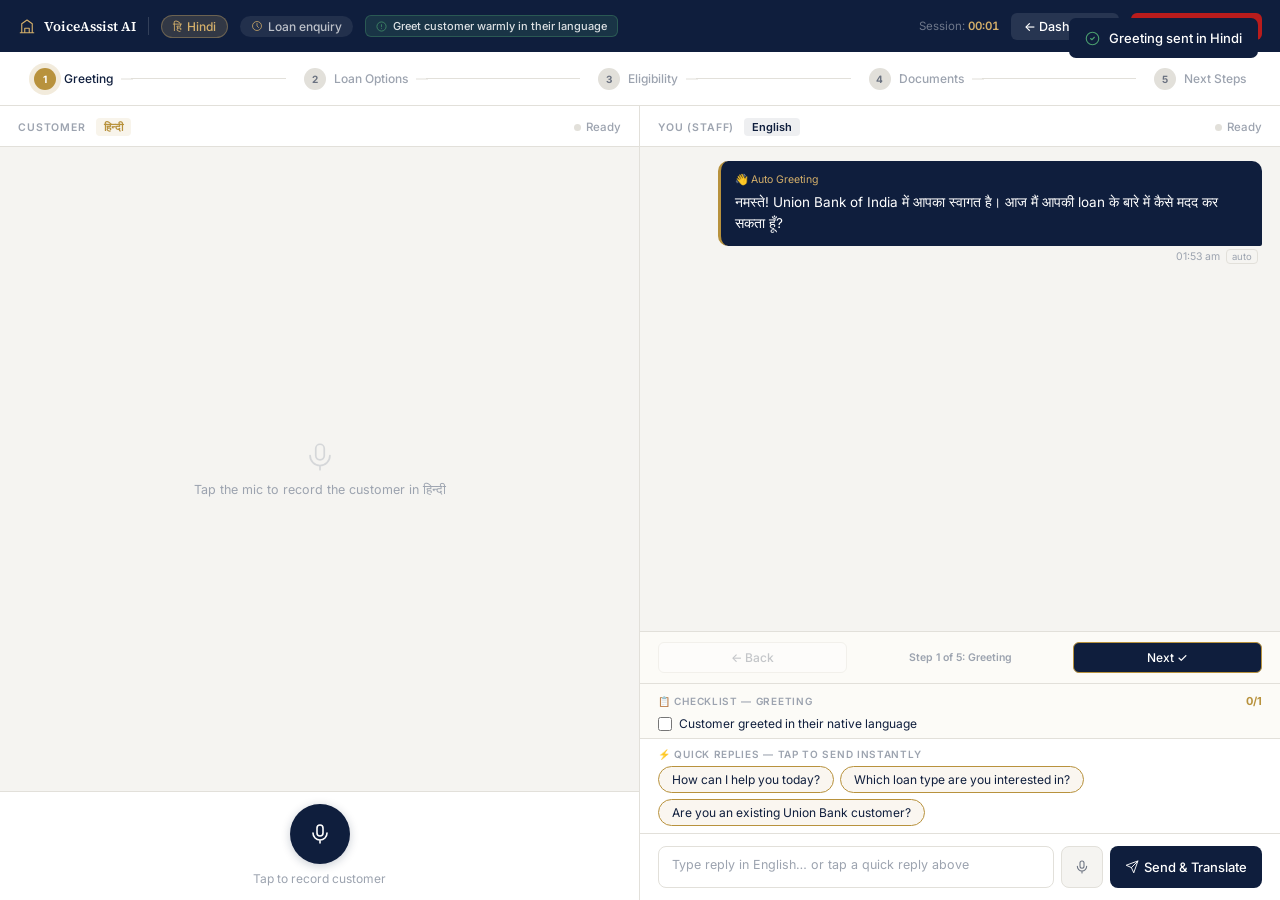
==== Frontend/pages/conversation-desk.html @ 12ec4834 "Fix raw JSON showing instead of translated text in conversation desk" ====
<!DOCTYPE html>
<html lang="en">
<head>
<meta charset="UTF-8"/>
<meta name="viewport" content="width=device-width, initial-scale=1.0"/>
<title>VoiceAssist AI — Live Desk</title>
<link rel="preconnect" href="https://fonts.googleapis.com">
<link href="https://fonts.googleapis.com/css2?family=Inter:wght@400;500;600&family=Source+Serif+4:wght@500;600&display=swap" rel="stylesheet">
<style>
:root {
  --navy:#0F1E3D;
  --navy-light:#1a2f5a;
  --gold:#B8923D;
  --gold-light:#D4AF6A;
  --gold-bg:rgba(184,146,61,0.08);
  --white:#ffffff;
  --bg:#F5F4F1;
  --border:#E2E0DA;
  --slate:#6B7280;
  --slate-light:#9CA3AF;
  --success:#16A34A;
  --error:#B91C1C;
  --step-done:#22C55E;
  --step-active:#B8923D;
}
*{box-sizing:border-box;margin:0;padding:0}
body{font-family:'Inter',sans-serif;background:var(--bg);height:100vh;overflow:hidden;display:flex;flex-direction:column}

/* TOPBAR */
.topbar{height:52px;background:var(--navy);display:flex;align-items:center;padding:0 18px;gap:12px;flex-shrink:0;z-index:100}
.brand{display:flex;align-items:center;gap:8px;color:var(--white);font-size:13.5px;font-weight:600;font-family:'Source Serif 4',serif;text-decoration:none}
.brand svg{width:18px;height:18px}
.divider-v{width:1px;height:18px;background:rgba(255,255,255,0.15)}
.chip{display:flex;align-items:center;gap:5px;border-radius:99px;padding:3px 11px;font-size:12px;font-weight:500;flex-shrink:0}
.chip-lang{background:rgba(212,175,106,0.18);border:1px solid rgba(212,175,106,0.35);color:var(--gold-light)}
.chip-intent{background:rgba(255,255,255,0.08);color:rgba(255,255,255,0.7)}
.chip-intent svg{width:12px;height:12px;color:var(--gold-light)}
.guide-hint{display:flex;align-items:center;gap:6px;background:rgba(74,157,110,0.18);border:1px solid rgba(74,157,110,0.35);border-radius:6px;padding:3px 10px;font-size:11px;font-weight:500;color:rgba(255,255,255,0.85);max-width:320px;overflow:hidden;text-overflow:ellipsis;white-space:nowrap}
.guide-hint svg{flex-shrink:0;width:11px;height:11px;color:#4A9D6E}
.timer-wrap{margin-left:auto;font-size:11.5px;color:rgba(255,255,255,0.4);flex-shrink:0;font-variant-numeric:tabular-nums}
.timer-wrap span{color:var(--gold-light);font-weight:600}
.topbar-btn{display:flex;align-items:center;gap:5px;padding:6px 13px;border-radius:6px;font-size:12.5px;font-weight:500;cursor:pointer;border:none;font-family:inherit;transition:all 150ms ease;flex-shrink:0}
.btn-back{background:rgba(255,255,255,0.1);color:var(--white)}
.btn-back:hover{background:rgba(255,255,255,0.18)}
.btn-end{background:var(--error);color:var(--white)}
.btn-end:hover{background:#991b1b}

/* PROGRESS STEPS */
.progress-bar{background:var(--white);border-bottom:1px solid var(--border);padding:0 20px;display:flex;align-items:center;gap:0;height:54px;flex-shrink:0;overflow:hidden}
.step-item{display:flex;align-items:center;gap:8px;padding:0 14px;font-size:12px;font-weight:500;color:var(--slate-light);white-space:nowrap;position:relative;transition:color 400ms ease}
.step-item:not(:last-child)::after{content:'';position:absolute;right:-6px;top:50%;transform:translateY(-50%);width:12px;height:1px;background:var(--border);z-index:1}
.step-dot{width:22px;height:22px;border-radius:50%;background:var(--border);color:var(--slate);font-size:10px;font-weight:700;display:flex;align-items:center;justify-content:center;flex-shrink:0;transition:all 400ms cubic-bezier(0.34,1.56,0.64,1);position:relative}
.step-item.active{color:var(--navy)}
.step-item.active .step-dot{background:var(--gold);color:var(--white);box-shadow:0 0 0 5px rgba(184,146,61,0.18);animation:pulseDot 2s ease-in-out infinite}
.step-item.done{color:var(--success)}
.step-item.done .step-dot{background:var(--step-done);color:var(--white);box-shadow:none}
.step-item.done .step-dot::after{content:'✓';position:absolute;font-size:11px;font-weight:700}
.step-item.done .step-num-txt{display:none}
@keyframes pulseDot{0%,100%{box-shadow:0 0 0 4px rgba(184,146,61,0.15)}50%{box-shadow:0 0 0 9px rgba(184,146,61,0.06)}}
.step-connector{flex:1;height:1px;background:var(--border);margin:0 4px;min-width:8px;transition:background 400ms ease}
.step-connector.done{background:var(--step-done)}

/* PANES */
.panes{display:grid;grid-template-columns:1fr 1fr;flex:1;min-height:0}
.pane{display:flex;flex-direction:column;min-height:0;border-right:1px solid var(--border)}
.pane:last-child{border-right:none}
.pane-header{padding:12px 18px 10px;border-bottom:1px solid var(--border);background:var(--white);display:flex;align-items:center;gap:10px;flex-shrink:0}
.pane-label{font-size:10.5px;text-transform:uppercase;letter-spacing:0.08em;font-weight:600;color:var(--slate-light)}
.pane-lang{font-size:11px;font-weight:600;background:rgba(184,146,61,0.1);color:var(--gold);padding:2px 8px;border-radius:4px}
.pane-status{margin-left:auto;font-size:11.5px;font-weight:500;color:var(--slate-light);display:flex;align-items:center;gap:5px}
.status-dot{width:7px;height:7px;border-radius:50%;background:var(--border);transition:background 200ms ease}
.status-dot.listening{background:var(--error);animation:blink 1s ease-in-out infinite}
.status-dot.processing{background:var(--gold);animation:blink 0.6s ease-in-out infinite}
.status-dot.done{background:var(--success)}
@keyframes blink{0%,100%{opacity:1}50%{opacity:0.25}}

/* TRANSCRIPT */
.transcript{flex:1;overflow-y:auto;padding:14px 18px;display:flex;flex-direction:column;gap:12px;scroll-behavior:smooth}
.empty-state{display:flex;flex-direction:column;align-items:center;justify-content:center;flex:1;color:var(--slate-light);gap:8px;text-align:center;padding:20px}
.empty-state svg{width:34px;height:34px;opacity:0.35}
.empty-state p{font-size:12.5px}

/* Bubbles */
.bubble-customer{animation:popIn 220ms cubic-bezier(0.34,1.56,0.64,1)}
.bubble-orig{background:var(--white);border:1px solid var(--border);border-radius:10px 10px 10px 2px;padding:11px 14px;font-size:13.5px;line-height:1.6;color:var(--navy)}
.bubble-trans{margin-top:4px;font-size:12px;color:var(--slate);line-height:1.5;padding:0 4px;font-style:italic}
.bubble-meta{font-size:10.5px;color:var(--slate-light);margin-top:3px;padding:0 4px;display:flex;align-items:center;gap:6px}
.eng-tag{background:var(--bg);border:1px solid var(--border);border-radius:4px;padding:1px 5px;font-size:9.5px;color:var(--slate-light)}
.staff-wrap{align-self:flex-end;max-width:90%;animation:popIn 220ms cubic-bezier(0.34,1.56,0.64,1)}
.bubble-staff{background:var(--navy);border-radius:10px 10px 2px 10px;padding:11px 14px;font-size:13.5px;line-height:1.6;color:var(--white)}
.bubble-staff.greeting{border-left:3px solid var(--gold)}
.bubble-staff-label{font-size:10.5px;color:var(--gold-light);display:block;margin-bottom:3px}
.bubble-staff-trans{margin-top:4px;font-size:12px;color:var(--gold-light);padding:0 4px;opacity:0.85}
.bubble-staff-meta{font-size:10.5px;color:var(--slate-light);margin-top:3px;padding:0 4px;text-align:right;display:flex;align-items:center;justify-content:flex-end;gap:6px}
@keyframes popIn{from{opacity:0;transform:scale(0.94) translateY(6px)}to{opacity:1;transform:scale(1) translateY(0)}}

/* Waveform */
.waveform{display:none;align-items:center;gap:3px;padding:8px 12px;background:var(--white);border:1px solid var(--border);border-radius:10px;width:fit-content}
.waveform.show{display:flex}
.waveform span{width:3px;border-radius:99px;background:var(--gold);animation:wave 1.2s ease-in-out infinite}
.waveform span:nth-child(1){height:8px;animation-delay:0s}
.waveform span:nth-child(2){height:14px;animation-delay:.1s}
.waveform span:nth-child(3){height:20px;animation-delay:.2s}
.waveform span:nth-child(4){height:14px;animation-delay:.15s}
.waveform span:nth-child(5){height:8px;animation-delay:.25s}
@keyframes wave{0%,100%{transform:scaleY(0.4);opacity:0.5}50%{transform:scaleY(1);opacity:1}}

/* CONTROLS ZONE */
.pane-controls{border-top:1px solid var(--border);background:var(--white);flex-shrink:0}
.mic-zone{text-align:center;padding:12px 18px 14px}
.customer-mic{width:60px;height:60px;border-radius:50%;background:var(--navy);border:none;color:var(--white);cursor:pointer;display:flex;align-items:center;justify-content:center;margin:0 auto 7px;transition:transform 150ms ease,background 150ms ease,box-shadow 200ms ease;box-shadow:0 2px 10px rgba(15,30,61,0.22)}
.customer-mic:hover{transform:scale(1.05)}
.customer-mic.recording{background:var(--error);box-shadow:0 0 0 8px rgba(185,28,28,0.15);animation:micPulse 1.2s ease-in-out infinite}
@keyframes micPulse{0%,100%{box-shadow:0 0 0 6px rgba(185,28,28,0.14)}50%{box-shadow:0 0 0 14px rgba(185,28,28,0.05)}}
.customer-mic svg{width:24px;height:24px}
.mic-hint{font-size:12px;color:var(--slate-light)}
.mic-hint.recording{color:var(--error);font-weight:500}
.processing-bar{display:none;align-items:center;gap:8px;padding:7px 18px;background:rgba(184,146,61,0.07);border-bottom:1px solid rgba(184,146,61,0.15);font-size:12px;color:var(--gold);font-weight:500}
.processing-bar.show{display:flex}
.proc-dot{width:6px;height:6px;border-radius:50%;background:var(--gold);animation:blink 0.6s ease-in-out infinite}

/* Checklist */
.checklist-bar{padding:10px 18px 6px;background:rgba(184,146,61,0.04);border-bottom:1px solid var(--border)}
.checklist-header{display:flex;align-items:center;justify-content:space-between;margin-bottom:7px}
.checklist-title{font-size:10px;text-transform:uppercase;letter-spacing:0.07em;color:var(--slate-light);font-weight:600}
.checklist-prog{font-size:11px;font-weight:700;color:var(--gold)}
.checklist-items{display:flex;flex-direction:column;gap:5px}
.checklist-item{display:flex;align-items:flex-start;gap:7px;cursor:pointer;font-size:12px;color:var(--navy);line-height:1.45;user-select:none}
.checklist-item input[type=checkbox]{margin-top:2px;width:14px;height:14px;accent-color:var(--gold);cursor:pointer;flex-shrink:0}
.checklist-item.checked{color:var(--slate-light);text-decoration:line-through}

/* Step controls */
.step-controls{display:flex;gap:8px;padding:10px 18px;border-bottom:1px solid var(--border);align-items:center;background:rgba(184,146,61,0.04)}
.step-back{flex:0.8;padding:7px 10px;border:1px solid var(--border);border-radius:6px;background:var(--white);color:var(--slate);font-size:12px;font-weight:500;cursor:pointer;font-family:inherit;transition:all 150ms ease}
.step-back:hover:not(:disabled){background:var(--bg)}
.step-back:disabled{opacity:0.38;cursor:not-allowed}
.step-indicator{font-size:10.5px;color:var(--slate-light);font-weight:600;text-align:center;flex:1}
.step-next{flex:0.8;padding:7px 10px;border:1px solid var(--gold);border-radius:6px;background:var(--navy);color:var(--white);font-size:12px;font-weight:500;cursor:pointer;font-family:inherit;transition:all 150ms ease}
.step-next:hover:not(:disabled){background:var(--navy-light)}
.step-next:disabled{opacity:0.45;cursor:not-allowed}

/* Quick replies */
.qr-bar{padding:9px 18px 7px;background:var(--white);border-bottom:1px solid var(--border)}
.qr-label{font-size:10px;text-transform:uppercase;letter-spacing:0.07em;color:var(--slate-light);font-weight:600;margin-bottom:6px}
.qr-pills{display:flex;gap:6px;flex-wrap:wrap;max-height:130px;overflow-y:auto}
.qr-pill{padding:5px 13px;border-radius:99px;border:1px solid var(--gold);background:var(--gold-bg);color:var(--navy);font-size:12px;cursor:pointer;font-family:inherit;transition:all 150ms ease;white-space:nowrap}
.qr-pill:hover{background:rgba(184,146,61,0.2);transform:scale(1.02)}

/* Staff input */
.staff-input-row{display:flex;gap:7px;align-items:flex-end;padding:12px 18px}
.staff-textarea{flex:1;border:1px solid var(--border);border-radius:8px;padding:9px 13px;font-size:13.5px;font-family:inherit;color:var(--navy);resize:none;outline:none;line-height:1.5;min-height:42px;max-height:110px;transition:border-color 150ms ease}
.staff-textarea:focus{border-color:var(--gold)}
.staff-textarea::placeholder{color:var(--slate-light);font-size:12.5px}
.staff-mic-btn{width:42px;height:42px;border-radius:8px;border:1px solid var(--border);background:var(--bg);cursor:pointer;display:flex;align-items:center;justify-content:center;color:var(--slate);transition:all 150ms ease;flex-shrink:0}
.staff-mic-btn:hover{border-color:var(--navy);color:var(--navy)}
.staff-mic-btn.recording{background:var(--error);border-color:var(--error);color:var(--white)}
.staff-mic-btn svg{width:16px;height:16px}
.staff-send{height:42px;padding:0 15px;background:var(--navy);color:var(--white);border:none;border-radius:8px;font-size:13px;font-weight:500;cursor:pointer;font-family:inherit;display:flex;align-items:center;gap:6px;transition:background 150ms ease,opacity 150ms ease;white-space:nowrap;flex-shrink:0}
.staff-send:hover{background:var(--navy-light)}
.staff-send:disabled{opacity:0.5;cursor:not-allowed}
.staff-send svg{width:14px;height:14px}
.send-spin{width:13px;height:13px;border:1.5px solid rgba(255,255,255,0.3);border-top-color:white;border-radius:50%;animation:spin 600ms linear infinite;display:none}
.staff-send.loading .send-txt{display:none}
.staff-send.loading .send-spin{display:block}
@keyframes spin{to{transform:rotate(360deg)}}

/* TOAST */
.toast{position:fixed;top:18px;right:22px;display:flex;align-items:center;gap:9px;background:var(--navy);color:var(--white);padding:12px 16px;border-radius:7px;font-size:13px;font-weight:500;transform:translateX(440px);transition:transform 300ms cubic-bezier(0.22,1,0.36,1);z-index:999}
.toast.show{transform:translateX(0)}
.toast svg{width:15px;height:15px;color:#4A9D6E;flex-shrink:0}
.toast.err svg{color:rgba(255,255,255,0.7)}
.toast.err{background:var(--error)}

/* SUMMARY MODAL */
.modal-overlay{position:fixed;inset:0;background:rgba(15,30,61,0.55);z-index:200;display:flex;align-items:center;justify-content:center;padding:20px;opacity:0;pointer-events:none;transition:opacity 300ms ease}
.modal-overlay.show{opacity:1;pointer-events:all}
.modal{background:var(--white);border-radius:12px;width:100%;max-width:800px;max-height:88vh;overflow-y:auto;padding:26px;transform:translateY(18px);transition:transform 300ms ease}
.modal-overlay.show .modal{transform:translateY(0)}
.modal-title{font-size:17px;font-weight:600;color:var(--navy);margin-bottom:3px}
.modal-sub{font-size:12.5px;color:var(--slate);margin-bottom:20px}
.modal-grid{display:grid;grid-template-columns:1fr 1fr;gap:18px;margin-bottom:20px}
.sum-card{background:var(--bg);border:1px solid var(--border);border-radius:8px;padding:16px}
.sum-label{font-size:10.5px;text-transform:uppercase;letter-spacing:0.07em;color:var(--slate-light);font-weight:600;margin-bottom:8px}
.sum-text{font-size:13px;line-height:1.75;color:var(--slate);white-space:pre-wrap}
.modal-actions{display:flex;gap:9px}
.modal-primary{flex:1;height:42px;background:var(--success);color:var(--white);border:none;border-radius:7px;font-size:13.5px;font-weight:500;cursor:pointer;font-family:inherit;transition:background 150ms ease}
.modal-primary:hover{background:#15803d}
.modal-ghost{height:42px;padding:0 18px;background:transparent;color:var(--slate);border:1px solid var(--border);border-radius:7px;font-size:13.5px;font-weight:500;cursor:pointer;font-family:inherit;transition:background 150ms ease}
.modal-ghost:hover{background:var(--bg)}

/* Save success state */
.save-success-banner{display:none;align-items:center;gap:10px;padding:12px 18px;background:rgba(22,163,74,0.1);border:1px solid rgba(22,163,74,0.3);border-radius:8px;margin-bottom:16px;font-size:13px;color:#166534;font-weight:500}
.save-success-banner.show{display:flex}
.save-success-banner svg{width:18px;height:18px;flex-shrink:0;color:#16a34a}

audio{display:none}
</style>
</head>
<body>

<!-- TOPBAR -->
<div class="topbar">
  <a class="brand" href="dashboard.html">
    <svg viewBox="0 0 24 24" fill="none" stroke="#D4AF6A" stroke-width="1.5">
      <path d="M3 21h18M5 21V9l7-5 7 5v12M9 21v-6h6v6" stroke-linecap="round" stroke-linejoin="round"/>
    </svg>
    VoiceAssist AI
  </a>
  <div class="divider-v"></div>
  <div class="chip chip-lang">
    <span id="langFlag">हि</span>
    <span id="langName">Hindi</span>
  </div>
  <div class="chip chip-intent">
    <svg viewBox="0 0 24 24" fill="none" stroke="currentColor" stroke-width="1.5"><circle cx="12" cy="12" r="9"/><path d="M12 7v5l3 3" stroke-linecap="round"/></svg>
    <span id="intentText">Loan enquiry</span>
  </div>
  <div class="guide-hint" id="guideHint">
    <svg viewBox="0 0 24 24" fill="none" stroke="currentColor" stroke-width="1.5"><circle cx="12" cy="12" r="10"/><path d="M12 8v4M12 16h.01" stroke-linecap="round"/></svg>
    <span id="guideText">Session starting…</span>
  </div>
  <div class="timer-wrap">Session: <span id="timerDisplay">00:00</span></div>
  <button class="topbar-btn btn-back" onclick="window.location.href='dashboard.html'">← Dashboard</button>
  <button class="topbar-btn btn-end" id="endBtn">End &amp; Summarise</button>
</div>

<!-- PROGRESS STEPS -->
<div class="progress-bar" id="progressBar"></div>

<!-- PANES -->
<div class="panes">
  <!-- LEFT: CUSTOMER -->
  <div class="pane">
    <div class="pane-header">
      <div class="pane-label">Customer</div>
      <div class="pane-lang" id="custLangTag">हिन्दी</div>
      <div class="pane-status">
        <div class="status-dot" id="custDot"></div>
        <span id="custStatusTxt">Ready</span>
      </div>
    </div>
    <div class="transcript" id="custTranscript">
      <div class="empty-state" id="custEmpty">
        <svg viewBox="0 0 24 24" fill="none" stroke="currentColor" stroke-width="1.2"><rect x="9" y="3" width="6" height="11" rx="3"/><path d="M5 11a7 7 0 0014 0M12 18v3" stroke-linecap="round"/></svg>
        <p id="custEmptyTxt">Tap the mic to record the customer</p>
      </div>
    </div>
    <div class="pane-controls">
      <div class="processing-bar" id="custProcessing">
        <div class="proc-dot"></div>
        Processing speech…
      </div>
      <div class="mic-zone">
        <button class="customer-mic" id="custMic" aria-label="Record customer">
          <svg viewBox="0 0 24 24" fill="none" stroke="currentColor" stroke-width="1.6"><rect x="9" y="3" width="6" height="11" rx="3"/><path d="M5 11a7 7 0 0014 0M12 18v3" stroke-linecap="round"/></svg>
        </button>
        <div class="mic-hint" id="custMicHint">Tap to record customer</div>
      </div>
    </div>
  </div>

  <!-- RIGHT: STAFF -->
  <div class="pane">
    <div class="pane-header">
      <div class="pane-label">You (Staff)</div>
      <div class="pane-lang" style="background:rgba(15,30,61,0.07);color:var(--navy)">English</div>
      <div class="pane-status">
        <div class="status-dot" id="staffDot"></div>
        <span id="staffStatusTxt">Ready</span>
      </div>
    </div>
    <div class="transcript" id="staffTranscript">
      <div class="empty-state" id="staffEmpty">
        <svg viewBox="0 0 24 24" fill="none" stroke="currentColor" stroke-width="1.2"><path d="M9 17H5a2 2 0 01-2-2V5a2 2 0 012-2h14a2 2 0 012 2v10a2 2 0 01-2 2h-4l-4 4-4-4z" stroke-linecap="round" stroke-linejoin="round"/></svg>
        <p>Waiting for conversation to begin…</p>
      </div>
    </div>
    <div class="pane-controls" id="staffControls">
      <div class="step-controls">
        <button class="step-back" id="backBtn">← Back</button>
        <div class="step-indicator" id="stepIndicator">Step 1 of 5</div>
        <button class="step-next" id="nextBtn">Next ✓</button>
      </div>
      <div class="processing-bar" id="staffProcessing">
        <div class="proc-dot"></div>
        Translating &amp; generating audio…
      </div>
      <div class="staff-input-row">
        <textarea class="staff-textarea" id="staffInput" placeholder="Type reply in English… or tap a quick reply above" rows="1"></textarea>
        <button class="staff-mic-btn" id="staffMic" aria-label="Record staff speech">
          <svg viewBox="0 0 24 24" fill="none" stroke="currentColor" stroke-width="1.6"><rect x="9" y="3" width="6" height="11" rx="3"/><path d="M5 11a7 7 0 0014 0M12 18v3" stroke-linecap="round"/></svg>
        </button>
        <button class="staff-send" id="staffSend">
          <span class="send-txt" style="display:flex;align-items:center;gap:5px">
            <svg viewBox="0 0 24 24" fill="none" stroke="currentColor" stroke-width="1.6"><path d="M22 2L11 13M22 2L15 22l-4-9-9-4 19-7z" stroke-linecap="round" stroke-linejoin="round"/></svg>
            Send &amp; Translate
          </span>
          <div class="send-spin"></div>
        </button>
      </div>
    </div>
  </div>
</div>

<audio id="audioPlayer"></audio>

<!-- TOAST -->
<div class="toast" id="toast">
  <svg viewBox="0 0 24 24" fill="none" stroke="currentColor" stroke-width="1.8"><circle cx="12" cy="12" r="10"/><path d="M9 12l2 2 4-4" stroke-linecap="round" stroke-linejoin="round"/></svg>
  <span id="toastTxt">Done</span>
</div>

<!-- SUMMARY MODAL -->
<div class="modal-overlay" id="summaryModal">
  <div class="modal">
    <div class="modal-title">Session Summary</div>
    <div class="modal-sub" id="summaryMeta">Loading…</div>

    <!-- Save success banner (shown after saving) -->
    <div class="save-success-banner" id="saveBanner">
      <svg viewBox="0 0 24 24" fill="none" stroke="currentColor" stroke-width="2"><path d="M9 12l2 2 4-4m6 2a9 9 0 11-18 0 9 9 0 0118 0z" stroke-linecap="round"/></svg>
      Session saved to records! Redirecting to dashboard…
    </div>

    <div class="modal-grid">
      <div class="sum-card">
        <div class="sum-label">English Summary</div>
        <div class="sum-text" id="engSum">Generating…</div>
      </div>
      <div class="sum-card">
        <div class="sum-label" id="regLabel">Regional Summary</div>
        <div class="sum-text" id="regSum">Translating…</div>
      </div>
    </div>
    <div class="modal-actions">
      <button class="modal-primary" id="saveRecordBtn" onclick="saveRecords()">
        💾 Save to Records
      </button>
      <button class="modal-ghost" onclick="closeSummary()">Close</button>
      <button class="modal-ghost" onclick="newSession()">New Session</button>
    </div>
  </div>
</div>

<script>
// ═══════════════════════════════════════════════════════════
// CONFIG
// ═══════════════════════════════════════════════════════════
const API = "https://rohan667-voiceassist-ai-backend-kj.hf.space/api/conversation";
const params = new URLSearchParams(location.search);
const LANG    = (params.get("lang")    || sessionStorage.getItem("va_lang")    || "Hindi").trim();
const PROCESS = (params.get("process") || sessionStorage.getItem("va_process") || "Loan enquiry").trim();

const LANG_META = {
  Hindi:   { flag:"हि", tag:"हिन्दी" },
  Marathi: { flag:"मा", tag:"मराठी" },
  Tamil:   { flag:"த",  tag:"தமிழ்" },
  Telugu:  { flag:"తె", tag:"తెలుగు" },
  English: { flag:"EN", tag:"English" },
};

const STEPS = {
  "Loan enquiry":      ["Greeting","Loan Options","Eligibility","Documents","Next Steps"],
  "Account opening":   ["Greeting","Account Type","KYC Details","Documents","Activate"],
  "Balance enquiry":   ["Greeting","Verify Identity","Show Balance","Done"],
  "Credit card apply": ["Greeting","Eligibility","Card Selection","Documents","Apply"],
  "General enquiry":   ["Greeting","Understand","Answer","Resolved"],
};

const GREETINGS = {
  "Loan enquiry": {
    Hindi:"नमस्ते! Union Bank of India में आपका स्वागत है। आज मैं आपकी loan के बारे में कैसे मदद कर सकता हूँ?",
    Marathi:"नमस्कार! Union Bank of India मध्ये आपले स्वागत आहे. आज कोणत्या loan बद्दल माहिती हवी आहे?",
    Tamil:"வணக்கம்! Union Bank of India-வில் உங்களை வரவேற்கிறோம். இன்று கடன் பற்றி உதவலாம்?",
    Telugu:"నమస్కారం! Union Bank of India కి స్వాగతం. ఈ రోజు రుణం గురించి ఎలా సహాయపడగలను?",
    English:"Welcome to Union Bank of India! How can I assist you with your loan enquiry today?",
  },
  "Account opening": {
    Hindi:"नमस्ते! Union Bank of India में आपका स्वागत है। नया खाता खोलने के लिए आप सही जगह पर आए हैं!",
    Marathi:"नमस्कार! Union Bank of India मध्ये आपले स्वागत आहे. नवीन खाते उघडण्यासाठी आपण योग्य ठिकाणी आलात!",
    Tamil:"வணக்கம்! புதிய கணக்கு திறக்க சரியான இடத்திற்கு வந்துள்ளீர்கள்!",
    Telugu:"నమస్కారం! కొత్త ఖాతా తెరవడానికి Union Bank of India లో స్వాగతం!",
    English:"Welcome to Union Bank of India! You're in the right place to open a new bank account today.",
  },
  "Balance enquiry": {
    Hindi:"नमस्ते! Union Bank of India में आपका स्वागत है। मैं आपका account balance जाँचने में मदद करूँगा।",
    Marathi:"नमस्कार! मी तुमचे account balance तपासण्यास मदत करतो.",
    Tamil:"வணக்கம்! உங்கள் கணக்கு இருப்பை சரிபார்க்க உதவுகிறேன்.",
    Telugu:"నమస్కారం! మీ ఖాతా బ్యాలెన్స్ తనిఖీ చేయడంలో సహాయపడతాను.",
    English:"Welcome to Union Bank of India! I'll help you check your account balance today.",
  },
  "Credit card apply": {
    Hindi:"नमस्ते! Credit card apply करने में मैं आपकी मदद करूँगा।",
    Marathi:"नमस्कार! Credit card साठी apply करण्यास मी मदत करतो.",
    Tamil:"வணக்கம்! கிரெடிட் கார்டு விண்ணப்பிக்க உதவுகிறேன்.",
    Telugu:"నమస్కారం! క్రెడిట్ కార్డు దరఖాస్తుకు సహాయపడతాను.",
    English:"Welcome to Union Bank of India! I'll help you apply for a credit card today.",
  },
  "General enquiry": {
    Hindi:"नमस्ते! Union Bank of India में आपका स्वागत है। आज मैं आपकी कैसे मदद कर सकता हूँ?",
    Marathi:"नमस्कार! मी तुम्हाला कशी मदत करू?",
    Tamil:"வணக்கம்! இன்று உங்களுக்கு எவ்வாறு உதவலாம்?",
    Telugu:"నమస్కారం! ఈ రోజు మీకు ఎలా సహాయపడగలను?",
    English:"Welcome to Union Bank of India! How can I help you today?",
  },
};

const CHECKLISTS = {
  "Loan enquiry": [
    ["Customer greeted in their native language"],
    ["Loan type confirmed (Home/Personal/Car/Education)","Interest rate and EMI explained","Tenure preference confirmed","Loan amount noted"],
    ["Monthly income confirmed","Salaried or self-employed noted","ITR/salary slips checked","Bank statement reviewed","CIBIL score checked (min 700)","Existing EMIs noted"],
    ["Aadhaar Card collected","PAN Card collected","Salary slips collected","Bank statement collected","Form 16/ITR collected","Property documents collected (home loan)"],
    ["Processing fee explained (0.5%)","Application submitted to portal","Disbursement timeline explained (7–10 days)","Contact number verified"],
  ],
  "Account opening": [
    ["Customer greeted in their native language"],
    ["Account type confirmed (Savings/Current/PMJDY/FD)","Minimum balance and interest explained"],
    ["Full name as per Aadhaar confirmed","Date of birth confirmed","Address confirmed","Mobile number confirmed","Nominee details confirmed"],
    ["Aadhaar Card collected","PAN Card collected","2 passport photos collected","Address proof collected (< 3 months)"],
    ["Initial deposit ₹1000 received","Account number sent via SMS","Passbook and debit card issued","Net banking/UPI set up"],
  ],
  "Balance enquiry": [
    ["Customer greeted in their native language"],
    ["Account number last 4 digits confirmed","OTP verified on registered mobile"],
    ["Current balance shown","Last 5 transactions shown (if requested)"],
    ["Passbook update offered","Net banking/UPI enrollment offered"],
  ],
  "Credit card apply": [
    ["Customer greeted in their native language"],
    ["Annual income confirmed (min ₹2.5L)","CIBIL score checked (min 700)","Existing cards noted","Employment type noted"],
    ["Card type recommended","Customer selected card type"],
    ["Aadhaar + PAN collected","Salary slips collected","ITR collected (if self-employed)","Photograph collected"],
    ["Application submitted","Credit limit SMS timeline explained (7 days)","Card delivery timeline explained (15 working days)"],
  ],
  "General enquiry": [
    ["Customer greeted in their native language"],
    ["Query understood — clarifying questions asked if needed"],
    ["Accurate answer provided from Union Bank knowledge base"],
    ["Customer confirmed query resolved"],
  ],
};

const QUICK_REPLIES = {
  "Loan enquiry": [
    ["How can I help you today?","Which loan type are you interested in?","Are you an existing Union Bank customer?"],
    ["🏠 Home Loan — 8.35% p.a., up to 30 years","💳 Personal Loan — 11.40% p.a., up to ₹15 lakh","🚗 Car Loan — 8.70% p.a., up to 90% on-road","🎓 Education Loan — 9.90% p.a., up to ₹20 lakh","Preferred tenure: 5 / 10 / 15 / 20 / 30 years?","What loan amount are you looking for?"],
    ["What is your monthly income?","Are you salaried or self-employed?","Any existing loan EMIs?","Approximate CIBIL score?","Minimum CIBIL required is 700","EMI should not exceed 50% of monthly income"],
    ["Please bring Aadhaar Card (original + photocopy)","PAN Card original + photocopy needed","Last 3 months salary slips required","Last 6 months bank statement required","Form 16 / ITR needed","Property sale agreement required (home loan)"],
    ["Processing fee: 0.5% of loan amount — one-time","Approval: 7–10 working days after documents","You will get an SMS once approved","Is there anything else I can help you with?"],
  ],
  "Account opening": [
    ["What brings you to the branch today?","Are you looking to open a new account?"],
    ["💰 Savings — ₹1000 min balance, 2.75% p.a.","🏢 Current — ₹5000 min, unlimited transactions","🆓 PMJDY Zero-Balance + RuPay card","📈 Fixed Deposit — up to 7.00%, 7 days–10 yrs","Which account type would you prefer?"],
    ["Please fill KYC form","Full name as per Aadhaar?","Date of birth?","Current address?","Nominee name and relation?","Aadhaar linked to mobile for OTP?"],
    ["Aadhaar Card original + photocopy","PAN Card original + photocopy","2 passport size photographs","Address proof < 3 months old"],
    ["Initial deposit ₹1000 — activates in 30 minutes","Passbook and debit card issued today","Net banking and UPI set up now","Account number sent via SMS"],
  ],
  "Balance enquiry": [
    ["Welcome! How can I help you today?","Would you like to check your account balance?"],
    ["Please share account number last 4 digits","OTP sent to your registered mobile","Please confirm your registered mobile number"],
    ["Your balance is being fetched…","Would you like last 5 transactions too?","Would you like a mini-statement printed?"],
    ["Would you like a passbook update today?","SMS BAL to 09223008586 anytime","Download Union Bank app for 24x7 access","Is there anything else I can help you with?"],
  ],
  "Credit card apply": [
    ["What kind of credit card are you looking for?","Do you already hold a Union Bank account?"],
    ["Annual income?","Existing credit cards?","Approximate CIBIL score?","Min annual income: ₹2.5 lakh","Min CIBIL score: 700"],
    ["Union Classic — Free, 1% cashback","Union Platinum — ₹499/yr, 2X rewards, lounge access","Union Signature — ₹2999/yr, 3X rewards, unlimited lounge","Which card would you like to apply for?"],
    ["Aadhaar Card + PAN Card required","Last 3 months salary slips","ITR for 2 years (if self-employed)","1 passport size photograph"],
    ["Application submitted ✓","Credit limit SMS in 7 days","Card delivery in 15 working days","Is there anything else I can help you with?"],
  ],
  "General enquiry": [
    ["How can I help you today?","Which banking service do you need?"],
    ["Could you give more details?","Let me check that — one moment","Is this for an existing account or new service?"],
    ["Here is the information you requested","Would you like more detail?","Let me connect you to the right department"],
    ["Is there anything else I can help you with?","Your query has been resolved","Thank you for visiting Union Bank of India"],
  ],
};

const GUIDE_HINTS = {
  "Loan enquiry": [
    "Greet customer warmly in their language","Explain loan types, interest rates, and tenure options",
    "Verify income, employment, EMIs, and CIBIL score (min 700)","Collect all required documents based on loan type",
    "Submit application — explain processing fee and disbursement timeline",
  ],
  "Account opening": [
    "Greet customer — ask what brings them to the branch","Explain account types and FD tenure options",
    "Fill KYC form — name, DOB, address, mobile, nominee details","Collect Aadhaar, PAN, 2 photos, address proof",
    "Collect initial deposit, activate account, issue passbook and card",
  ],
  "Balance enquiry": [
    "Greet customer warmly","Verify identity — account last 4 digits + OTP",
    "Share balance and last 5 transactions","Offer passbook update or net banking enrollment",
  ],
  "Credit card apply": [
    "Greet customer — ask what kind of card they need","Check eligibility — annual income min ₹2.5L, CIBIL min 700",
    "Recommend card based on spending lifestyle","Collect Aadhaar, PAN, salary slips, passport photo",
    "Submit application — explain delivery timeline (15 days)",
  ],
  "General enquiry": [
    "Greet customer warmly","Understand their query — ask clarifying questions if needed",
    "Provide accurate information from Union Bank knowledge base","Confirm query resolved — offer further help",
  ],
};

// ═══════════════════════════════════════════════════════════
// STATE
// ═══════════════════════════════════════════════════════════
let log = [], sessionStart = Date.now(), timerID = null;
let stepIdx = 0;
let isRecording = false, mediaRecorder = null, audioChunks = [];
let staffRecording = false, staffRecorder = null, staffChunks = [];
let checkState = {};
let savedSummaryData = null; // stores summary once generated

// ═══════════════════════════════════════════════════════════
// INIT
// ═══════════════════════════════════════════════════════════
document.addEventListener("DOMContentLoaded", () => {
  initUI();
  startTimer();
  bindEvents();
  setTimeout(autoGreet, 400);
});

/* ──────────────────────────────────────────────────────────────────────────
   PATCH: cleanModelText()
   The backend LLM call sometimes returns a raw JSON blob instead of a plain
   translated string, wrapped in markdown fences and/or a "Here is the
   response:" / "Here's the response:" preamble, e.g.:
     Here's the response: ```{ "english_translation": "...", "intent": "...",
     "confidence": 0.8, "key_details": {} }```
   This strips that wrapper and pulls the actual text out so the UI never
   shows raw JSON to staff. Falls back to the original string untouched if
   nothing parseable is found.
   ────────────────────────────────────────────────────────────────────────── */
function cleanModelText(raw) {
  if (raw === null || raw === undefined) return raw;
  let t = String(raw).trim();
  if (!t) return t;

  const looksJsonWrapped =
    t.includes("```") ||
    /"english_translation"|"customer_text"|"translated_text"|"text"\s*:/.test(t) ||
    (t.includes("{") && t.includes("}"));
  if (!looksJsonWrapped) return t;

  // Strip a leading preamble + opening code fence, and a trailing fence.
  let stripped = t
    .replace(/^[^{]*?```(?:json)?/is, "")
    .replace(/```[^]*$/i, "")
    .trim();

  // If there was no fence, just grab from the first "{" to the last "}".
  if (!stripped.startsWith("{")) {
    const start = t.indexOf("{");
    const end = t.lastIndexOf("}");
    if (start !== -1 && end !== -1 && end > start) {
      stripped = t.slice(start, end + 1);
    }
  }

  if (!stripped.startsWith("{")) return t; // nothing JSON-like found, leave untouched

  try {
    const obj = JSON.parse(stripped);
    return (
      obj.english_translation ??
      obj.customer_text ??
      obj.translated_text ??
      obj.text ??
      t
    );
  } catch (e) {
    console.warn("[cleanModelText] failed to parse model JSON, showing raw text:", e);
    return t;
  }
}

function initUI() {
  const meta = LANG_META[LANG] || LANG_META.Hindi;
  document.getElementById("langFlag").textContent = meta.flag;
  document.getElementById("langName").textContent = LANG;
  document.getElementById("custLangTag").textContent = meta.tag;
  document.getElementById("intentText").textContent = PROCESS;
  document.getElementById("regLabel").textContent = `${LANG} Summary`;
  document.getElementById("custEmptyTxt").textContent = `Tap the mic to record the customer in ${meta.tag}`;
  buildProgressBar();
  updateStepUI();
}

function buildProgressBar() {
  const steps = STEPS[PROCESS] || STEPS["General enquiry"];
  const bar = document.getElementById("progressBar");
  bar.innerHTML = "";
  steps.forEach((name, i) => {
    const item = document.createElement("div");
    item.className = "step-item" + (i === 0 ? " active" : "");
    item.id = `step-${i}`;
    item.innerHTML = `<div class="step-dot"><span class="step-num-txt">${i+1}</span></div><span>${name}</span>`;
    bar.appendChild(item);
    if (i < steps.length - 1) {
      const conn = document.createElement("div");
      conn.className = "step-connector";
      conn.id = `conn-${i}`;
      bar.appendChild(conn);
    }
  });
}

function updateProgressBar() {
  const steps = STEPS[PROCESS] || STEPS["General enquiry"];
  steps.forEach((_, i) => {
    const el = document.getElementById(`step-${i}`);
    if (!el) return;
    el.className = "step-item" + (i < stepIdx ? " done" : i === stepIdx ? " active" : "");
    const conn = document.getElementById(`conn-${i}`);
    if (conn) conn.className = "step-connector" + (i < stepIdx ? " done" : "");
  });
}

function updateStepUI() {
  const steps = STEPS[PROCESS] || STEPS["General enquiry"];
  document.getElementById("stepIndicator").textContent = `Step ${stepIdx+1} of ${steps.length}: ${steps[stepIdx]||""}`;
  document.getElementById("backBtn").disabled = stepIdx <= 0;
  const atEnd = stepIdx >= steps.length - 1;
  document.getElementById("nextBtn").textContent = atEnd ? "Finish & Summarise ✓" : "Next ✓";
  document.getElementById("nextBtn").disabled = false;
  const hints = GUIDE_HINTS[PROCESS] || GUIDE_HINTS["General enquiry"];
  document.getElementById("guideText").textContent = hints[Math.min(stepIdx, hints.length-1)] || "";
  updateProgressBar();
  renderChecklist();
  renderQuickReplies();
}

// ═══════════════════════════════════════════════════════════
// AUTO GREETING
// ═══════════════════════════════════════════════════════════
async function autoGreet() {
  const greetMap = GREETINGS[PROCESS] || GREETINGS["General enquiry"];
  const greetText = greetMap[LANG] || greetMap.English;
  hideEl("staffEmpty");
  const wrap = document.createElement("div");
  wrap.className = "staff-wrap";
  wrap.innerHTML = `
    <div class="bubble-staff greeting">
      <span class="bubble-staff-label">👋 Auto Greeting</span>
      ${esc(greetText)}
    </div>
    <div class="bubble-staff-meta"><span>${fmtTime()}</span><span class="eng-tag">auto</span></div>`;
  document.getElementById("staffTranscript").appendChild(wrap);
  scrollT("staffTranscript");
  try {
    const form = new FormData();
    form.append("staff_text", greetText);
    form.append("target_language", LANG);
    const res = await fetch(`${API}/staff-reply`, {method:"POST", body:form});
    const data = await res.json();
    if (data.audio_b64) playAudio(data.audio_b64);
    else browserSpeak(greetText, LANG);
  } catch { browserSpeak(greetText, LANG); }
  log.push({role:"staff", text:greetText, translation:greetText});
  showToast("Greeting sent in " + LANG);
}

// ═══════════════════════════════════════════════════════════
// CHECKLIST
// ═══════════════════════════════════════════════════════════
function renderChecklist() {
  document.getElementById("checklistBar")?.remove();
  const all = CHECKLISTS[PROCESS] || CHECKLISTS["General enquiry"];
  const items = all[Math.min(stepIdx, all.length-1)] || [];
  if (!items.length) return;
  if (!checkState[stepIdx]) checkState[stepIdx] = new Set();
  const checked = checkState[stepIdx];
  const steps = STEPS[PROCESS] || [];
  const bar = document.createElement("div");
  bar.className = "checklist-bar";
  bar.id = "checklistBar";
  bar.innerHTML = `<div class="checklist-header">
    <span class="checklist-title">📋 Checklist — ${esc(steps[stepIdx]||"")}</span>
    <span class="checklist-prog" id="clProg">${checked.size}/${items.length}</span>
  </div><div class="checklist-items" id="clItems"></div>`;
  document.querySelector(".step-controls").after(bar);
  const container = document.getElementById("clItems");
  items.forEach((label, i) => {
    const row = document.createElement("label");
    row.className = "checklist-item" + (checked.has(i) ? " checked" : "");
    const cb = document.createElement("input");
    cb.type = "checkbox";
    cb.checked = checked.has(i);
    cb.addEventListener("change", () => {
      if (cb.checked) checked.add(i); else checked.delete(i);
      row.className = "checklist-item" + (cb.checked ? " checked" : "");
      document.getElementById("clProg").textContent = `${checked.size}/${items.length}`;
    });
    const span = document.createElement("span");
    span.textContent = label;
    row.appendChild(cb);
    row.appendChild(span);
    container.appendChild(row);
  });
}

// ═══════════════════════════════════════════════════════════
// QUICK REPLIES
// ═══════════════════════════════════════════════════════════
function renderQuickReplies(pills, label) {
  document.getElementById("qrBar")?.remove();
  const all = pills || (QUICK_REPLIES[PROCESS] || QUICK_REPLIES["General enquiry"])[Math.min(stepIdx, (QUICK_REPLIES[PROCESS]||[]).length-1)] || [];
  if (!all.length) return;
  const bar = document.createElement("div");
  bar.className = "qr-bar"; bar.id = "qrBar";
  bar.innerHTML = `<div class="qr-label">${label || "⚡ Quick replies — tap to send instantly"}</div><div class="qr-pills" id="qrPills"></div>`;
  const cl = document.getElementById("checklistBar");
  if (cl) cl.after(bar); else document.querySelector(".step-controls").after(bar);
  all.forEach(txt => {
    const btn = document.createElement("button");
    btn.className = "qr-pill"; btn.textContent = txt;
    btn.onclick = () => { document.getElementById("staffInput").value = txt; sendStaff(); };
    document.getElementById("qrPills").appendChild(btn);
  });
}

// ═══════════════════════════════════════════════════════════
// STEP NAV
// ═══════════════════════════════════════════════════════════
function nextStep() {
  const steps = STEPS[PROCESS] || [];
  const atEnd = stepIdx >= steps.length - 1;
  if (atEnd) {
    endSession();
    return;
  }
  stepIdx++;
  updateStepUI();
  showToast(`✓ Moved to: ${steps[stepIdx]}`);
}
function backStep() {
  if (stepIdx <= 0) return;
  stepIdx--;
  const steps = STEPS[PROCESS] || [];
  updateStepUI();
  showToast(`← Back to: ${steps[stepIdx]}`);
}

// ═══════════════════════════════════════════════════════════
// CUSTOMER RECORDING
// ═══════════════════════════════════════════════════════════
async function toggleCustMic() {
  if (isRecording) stopCustRec(); else await startCustRec();
}
async function startCustRec() {
  let stream;
  try { stream = await navigator.mediaDevices.getUserMedia({audio:true}); }
  catch(e) { showToast(e.name==="NotAllowedError"?"Mic permission denied":"Mic error: "+e.message, true); return; }
  const mime = getMime();
  mediaRecorder = new MediaRecorder(stream, mime?{mimeType:mime}:{});
  audioChunks = [];
  mediaRecorder.ondataavailable = e => { if(e.data.size>0) audioChunks.push(e.data); };
  mediaRecorder.onstop = processCustAudio;
  mediaRecorder.start(100);
  isRecording = true;
  document.getElementById("custMic").classList.add("recording");
  const hint = document.getElementById("custMicHint");
  hint.textContent = "Recording… Tap to stop"; hint.classList.add("recording");
  setCustStatus("listening","Listening…");
  hideEl("custEmpty");
  addWaveform();
  document.getElementById("qrBar")?.remove();
}
function stopCustRec() {
  if (mediaRecorder?.state!=="inactive"){mediaRecorder.stop();mediaRecorder.stream.getTracks().forEach(t=>t.stop());}
  isRecording=false;
  document.getElementById("custMic").classList.remove("recording");
  const hint=document.getElementById("custMicHint");
  hint.textContent="Tap to record customer";hint.classList.remove("recording");
  setCustStatus("processing","Processing…");
}
async function processCustAudio() {
  document.getElementById("custWaveform")?.remove();
  showEl("custProcessing");
  try {
    const mime=getMime();
    const blob=new Blob(audioChunks,{type:mime||"audio/webm"});
    const wav=await toWav(blob);
    const form=new FormData();
    form.append("audio",wav,"customer.wav");
    form.append("language",LANG);
    form.append("process_type",PROCESS);
    const res=await fetch(`${API}/customer-speak`,{method:"POST",body:form});
    const data=await res.json();
    hideEl("custProcessing");

    // PATCH: clean transcript, translation, and intent in case the backend
    // forwarded a raw/JSON-wrapped LLM response for any of these fields.
    const cleanCustomerText = cleanModelText(data.customer_text);
    const cleanTranslation  = cleanModelText(data.english_translation);
    const cleanIntent       = cleanModelText(data.intent);

    if(data.success && cleanCustomerText){
      addCustBubble(cleanCustomerText, cleanTranslation, data.stt_engine, cleanIntent);
      log.push({role:"customer",text:cleanCustomerText,translation:cleanTranslation});
      if(cleanIntent && cleanIntent!=="General enquiry") document.getElementById("intentText").textContent=cleanIntent;
      setCustStatus("done","Transcribed");
      fetchSmartReplies();
    } else {
      showToast(data.error||"Could not transcribe. Try again.",true);
      setCustStatus("","Ready");
      renderQuickReplies();
    }
  } catch {
    hideEl("custProcessing");
    showToast("Backend error — is port 8000 running?",true);
    setCustStatus("","Ready");
    renderQuickReplies();
  }
}
async function fetchSmartReplies() {
  try {
    const res=await fetch(`${API}/smart-replies`,{method:"POST",headers:{"Content-Type":"application/json"},
      body:JSON.stringify({conversation:log.slice(-6),process_type:PROCESS,step_index:stepIdx,customer_language:LANG})});
    const data=await res.json();
    if(data.success&&data.replies?.length){
      // PATCH: clean each suggested reply too
      renderQuickReplies(data.replies.map(cleanModelText),"⚡ Smart replies");
      return;
    }
  } catch {}
  renderQuickReplies();
}

// ═══════════════════════════════════════════════════════════
// STAFF SEND
// ═══════════════════════════════════════════════════════════
async function sendStaff() {
  const input=document.getElementById("staffInput");
  const text=input.value.trim();
  if(!text) return;
  const sendBtn=document.getElementById("staffSend");
  sendBtn.disabled=true;sendBtn.classList.add("loading");
  showEl("staffProcessing");hideEl("staffEmpty");
  try {
    const form=new FormData();
    form.append("staff_text",text);
    form.append("target_language",LANG);
    const res=await fetch(`${API}/staff-reply`,{method:"POST",body:form});
    const data=await res.json();
    hideEl("staffProcessing");
    sendBtn.disabled=false;sendBtn.classList.remove("loading");
    if(data.success){
      // PATCH: clean translated text before showing/speaking/storing it.
      const cleanTranslated = cleanModelText(data.translated_text);
      addStaffBubble(text,cleanTranslated,data.tts_engine);
      if(data.audio_b64) playAudio(data.audio_b64);
      else browserSpeak(cleanTranslated,LANG);
      log.push({role:"staff",text,translation:cleanTranslated});
      input.value="";input.style.height="auto";
      setStaffStatus("done","Sent");
      setTimeout(()=>setStaffStatus("","Ready"),2000);
    } else showToast(data.error||"Translation failed",true);
  } catch {
    hideEl("staffProcessing");
    sendBtn.disabled=false;sendBtn.classList.remove("loading");
    showToast("Backend error — is port 8000 running?",true);
  }
}

// ═══════════════════════════════════════════════════════════
// STAFF MIC
// ═══════════════════════════════════════════════════════════
async function toggleStaffMic() {
  const btn=document.getElementById("staffMic");
  if(staffRecording){
    if(staffRecorder?.state!=="inactive"){staffRecorder.stop();staffRecorder.stream.getTracks().forEach(t=>t.stop());}
    staffRecording=false;btn.classList.remove("recording");
  } else {
    try {
      const stream=await navigator.mediaDevices.getUserMedia({audio:true});
      const mime=getMime();
      staffRecorder=new MediaRecorder(stream,mime?{mimeType:mime}:{});
      staffChunks=[];
      staffRecorder.ondataavailable=e=>{if(e.data.size>0)staffChunks.push(e.data);};
      staffRecorder.onstop=async()=>{
        btn.classList.remove("recording");staffRecording=false;
        const blob=new Blob(staffChunks,{type:mime||"audio/webm"});
        const wav=await toWav(blob);
        const form=new FormData();form.append("audio",wav,"staff.wav");
        try{
          const res=await fetch(`${API}/staff-speak`,{method:"POST",body:form});
          const d=await res.json();
          // PATCH: clean recognized staff speech text too.
          if(d.success&&d.text) document.getElementById("staffInput").value=cleanModelText(d.text);
        } catch{showToast("Staff mic failed",true);}
      };
      staffRecorder.start(100);staffRecording=true;btn.classList.add("recording");
    } catch{showToast("Mic denied",true);}
  }
}

// ═══════════════════════════════════════════════════════════
// SESSION END / SUMMARY
// ═══════════════════════════════════════════════════════════
async function endSession() {
  if(!log.length){showToast("No conversation yet",true);return;}
  clearInterval(timerID);
  document.getElementById("summaryModal").classList.add("show");
  const duration = document.getElementById("timerDisplay").textContent;
  document.getElementById("summaryMeta").textContent=`${LANG} · ${PROCESS} · ${duration}`;
  document.getElementById("engSum").textContent="Generating…";
  document.getElementById("regSum").textContent="Translating…";
  try {
    const res=await fetch(`${API}/summary`,{
      method:"POST",headers:{"Content-Type":"application/json"},
      body:JSON.stringify({conversation:log.map(t=>({role:t.role,text:t.text})),customer_language:LANG,process_type:PROCESS})
    });
    const data=await res.json();
    if(data.success){
      // PATCH: clean summary fields before showing them.
      const cleanEnglish = cleanModelText(data.english_summary);
      const cleanRegional = cleanModelText(data.regional_summary);
      const engText = cleanEnglish + (data.action_items?.length?"\n\nACTION ITEMS:\n"+data.action_items.map(a=>`• ${cleanModelText(a)}`).join("\n"):"");
      document.getElementById("engSum").textContent=engText;
      document.getElementById("regSum").textContent=cleanRegional;
      // Store summary data for saving
      savedSummaryData = {
        englishSummary: engText,
        regionalSummary: cleanRegional,
        actionItems: data.action_items || [],
        duration,
      };
    } else {
      document.getElementById("engSum").textContent="Error: "+(data.error||"");
    }
  } catch {
    document.getElementById("engSum").textContent="Network error.";
  }
}

// ═══════════════════════════════════════════════════════════
// ✅ SAVE TO RECORDS — writes real data to localStorage
// ═══════════════════════════════════════════════════════════
function saveRecords() {
  const saveBtn = document.getElementById("saveRecordBtn");
  const engSumText = document.getElementById("engSum").textContent;
  const regSumText = document.getElementById("regSum").textContent;
  const duration   = document.getElementById("timerDisplay").textContent;

  // Build session record
  const sessionRecord = {
    id: "session_" + Date.now(),
    timestamp: new Date().toISOString(),
    date: new Date().toLocaleDateString("en-IN", { day:"2-digit", month:"short", year:"numeric" }),
    time: new Date().toLocaleTimeString("en-IN", { hour:"2-digit", minute:"2-digit", hour12:true }),
    language: LANG,
    process: PROCESS,
    duration: duration,
    durationMinutes: parseDurationToMinutes(duration),
    englishSummary: engSumText,
    regionalSummary: regSumText,
    conversationLog: log,
    stepReached: stepIdx + 1,
    totalSteps: (STEPS[PROCESS] || []).length,
  };

  // Read existing sessions from localStorage
  let sessions = [];
  try {
    const existing = localStorage.getItem("va_sessions");
    if (existing) sessions = JSON.parse(existing);
  } catch(e) { sessions = []; }

  // Prepend new session (newest first)
  sessions.unshift(sessionRecord);

  // Keep only last 50 sessions to avoid storage bloat
  if (sessions.length > 50) sessions = sessions.slice(0, 50);

  // Save back
  localStorage.setItem("va_sessions", JSON.stringify(sessions));

  // Update dashboard stats
  updateDashboardStats(sessions);

  // Show success UI
  saveBtn.textContent = "✓ Saved!";
  saveBtn.disabled = true;
  document.getElementById("saveBanner").classList.add("show");
  showToast("Session saved to records ✓");

  // Redirect after 1.5s
  setTimeout(() => { window.location.href = "dashboard.html"; }, 1500);
}

function parseDurationToMinutes(durationStr) {
  // "04:32" → 4.5 minutes (approx)
  const parts = durationStr.split(":").map(Number);
  if (parts.length === 2) return parts[0] + Math.round(parts[1]/60*10)/10;
  return 0;
}

function updateDashboardStats(sessions) {
  // Calculate today's stats
  const today = new Date().toDateString();
  const todaySessions = sessions.filter(s => new Date(s.timestamp).toDateString() === today);
  const avgDuration = todaySessions.length
    ? Math.round(todaySessions.reduce((a,s) => a + s.durationMinutes, 0) / todaySessions.length * 10) / 10
    : 0;
  const langs = [...new Set(sessions.map(s => s.language))];

  localStorage.setItem("va_dashboard_stats", JSON.stringify({
    sessionsToday: todaySessions.length,
    summariesSaved: sessions.length,
    avgDuration,
    languagesUsed: langs,
    lastUpdated: new Date().toISOString(),
  }));
}

function closeSummary() { document.getElementById("summaryModal").classList.remove("show"); startTimer(); }
function newSession()   { location.href="dashboard.html"; }

// ═══════════════════════════════════════════════════════════
// BUBBLE BUILDERS
// ═══════════════════════════════════════════════════════════
function addCustBubble(orig,trans,engine,intent){
  hideEl("custEmpty");
  const wrap=document.createElement("div");
  wrap.className="bubble-customer";
  wrap.innerHTML=`<div class="bubble-orig">${esc(orig)}</div>
    ${trans?`<div class="bubble-trans">🌐 ${esc(trans)}</div>`:""}
    <div class="bubble-meta"><span>${fmtTime()}</span><span class="eng-tag">${engine||"stt"}</span>${intent?`<span class="eng-tag">${esc(intent)}</span>`:""}</div>`;
  document.getElementById("custTranscript").appendChild(wrap);
  scrollT("custTranscript");
}
function addStaffBubble(orig,trans,engine){
  hideEl("staffEmpty");
  const wrap=document.createElement("div");
  wrap.className="staff-wrap";
  wrap.innerHTML=`<div class="bubble-staff">${esc(orig)}</div>
    ${trans?`<div class="bubble-staff-trans">→ ${esc(trans)}</div>`:""}
    <div class="bubble-staff-meta"><span>${fmtTime()}</span><span class="eng-tag">${engine||"llm"}</span></div>`;
  document.getElementById("staffTranscript").appendChild(wrap);
  scrollT("staffTranscript");
}
function addWaveform(){
  const d=document.createElement("div");
  d.className="waveform show";d.id="custWaveform";
  d.innerHTML="<span></span><span></span><span></span><span></span><span></span>";
  document.getElementById("custTranscript").appendChild(d);
  scrollT("custTranscript");
}

// ═══════════════════════════════════════════════════════════
// HELPERS
// ═══════════════════════════════════════════════════════════
function bindEvents(){
  document.getElementById("custMic").addEventListener("click",toggleCustMic);
  document.getElementById("staffSend").addEventListener("click",sendStaff);
  document.getElementById("staffMic").addEventListener("click",toggleStaffMic);
  document.getElementById("endBtn").addEventListener("click",endSession);
  document.getElementById("nextBtn").addEventListener("click",nextStep);
  document.getElementById("backBtn").addEventListener("click",backStep);
  const inp=document.getElementById("staffInput");
  inp.addEventListener("keydown",e=>{if(e.key==="Enter"&&!e.shiftKey){e.preventDefault();sendStaff();}});
  inp.addEventListener("input",()=>{inp.style.height="auto";inp.style.height=Math.min(inp.scrollHeight,110)+"px";});
}
function startTimer(){
  timerID=setInterval(()=>{
    const e=Math.floor((Date.now()-sessionStart)/1000);
    document.getElementById("timerDisplay").textContent=
      `${String(Math.floor(e/60)).padStart(2,"0")}:${String(e%60).padStart(2,"0")}`;
  },1000);
}
function setCustStatus(state,txt){
  document.getElementById("custDot").className="status-dot"+(state?" "+state:"");
  document.getElementById("custStatusTxt").textContent=txt;
}
function setStaffStatus(state,txt){
  document.getElementById("staffDot").className="status-dot"+(state?" "+state:"");
  document.getElementById("staffStatusTxt").textContent=txt;
}
function hideEl(id){const e=document.getElementById(id);if(e)e.style.display="none";}
function showEl(id){const e=document.getElementById(id);if(e)e.classList.add("show");}
function scrollT(id){const e=document.getElementById(id);if(e)e.scrollTop=99999;}
function esc(s){return String(s).replace(/&/g,"&amp;").replace(/</g,"&lt;").replace(/>/g,"&gt;");}
function fmtTime(){return new Date().toLocaleTimeString("en-IN",{hour:"2-digit",minute:"2-digit",hour12:true});}
function showToast(msg,isErr=false){
  const t=document.getElementById("toast");
  document.getElementById("toastTxt").textContent=msg;
  t.className="toast"+(isErr?" err":"");
  t.classList.add("show");
  setTimeout(()=>t.classList.remove("show"),3000);
}
function browserSpeak(text,lang){
  if(!text||!("speechSynthesis" in window))return;
  const locale={Hindi:"hi-IN",Marathi:"mr-IN",Tamil:"ta-IN",Telugu:"te-IN",English:"en-IN"}[lang]||"en-IN";
  const utter=new SpeechSynthesisUtterance(text);
  utter.lang=locale;utter.rate=0.95;
  const go=()=>{
    const voices=speechSynthesis.getVoices();
    const v=voices.find(v=>v.lang===locale)||voices.find(v=>v.lang?.startsWith(locale.split("-")[0]));
    if(v)utter.voice=v;
    speechSynthesis.cancel();speechSynthesis.speak(utter);
  };
  speechSynthesis.getVoices().length>0?go():(speechSynthesis.onvoiceschanged=go,setTimeout(go,500));
}
function playAudio(b64){
  const p=document.getElementById("audioPlayer");
  p.src=`data:audio/wav;base64,${b64}`;
  p.play().catch(()=>{p.src=`data:audio/mpeg;base64,${b64}`;p.play().catch(()=>{});});
}
function getMime(){
  for(const t of["audio/webm;codecs=opus","audio/webm","audio/ogg;codecs=opus","audio/mp4"])
    if(typeof MediaRecorder!=="undefined"&&MediaRecorder.isTypeSupported(t))return t;
  return "";
}
async function toWav(blob){
  try{
    const ab=await blob.arrayBuffer();
    const ctx=new AudioContext({sampleRate:16000});
    const dec=await ctx.decodeAudioData(ab);
    const s=dec.getChannelData(0),n=s.length;
    const buf=new ArrayBuffer(44+n*2),v=new DataView(buf);
    const ws=(o,str)=>{for(let i=0;i<str.length;i++)v.setUint8(o+i,str.charCodeAt(i));};
    ws(0,"RIFF");v.setUint32(4,36+n*2,true);ws(8,"WAVE");
    ws(12,"fmt ");v.setUint32(16,16,true);v.setUint16(20,1,true);v.setUint16(22,1,true);
    v.setUint32(24,16000,true);v.setUint32(28,32000,true);v.setUint16(32,2,true);v.setUint16(34,16,true);
    ws(36,"data");v.setUint32(40,n*2,true);
    let off=44;for(let i=0;i<n;i++,off+=2){const x=Math.max(-1,Math.min(1,s[i]));v.setInt16(off,x<0?x*0x8000:x*0x7FFF,true);}
    await ctx.close();return new Blob([buf],{type:"audio/wav"});
  }catch{return blob;}
}
</script>
</body>
</html>
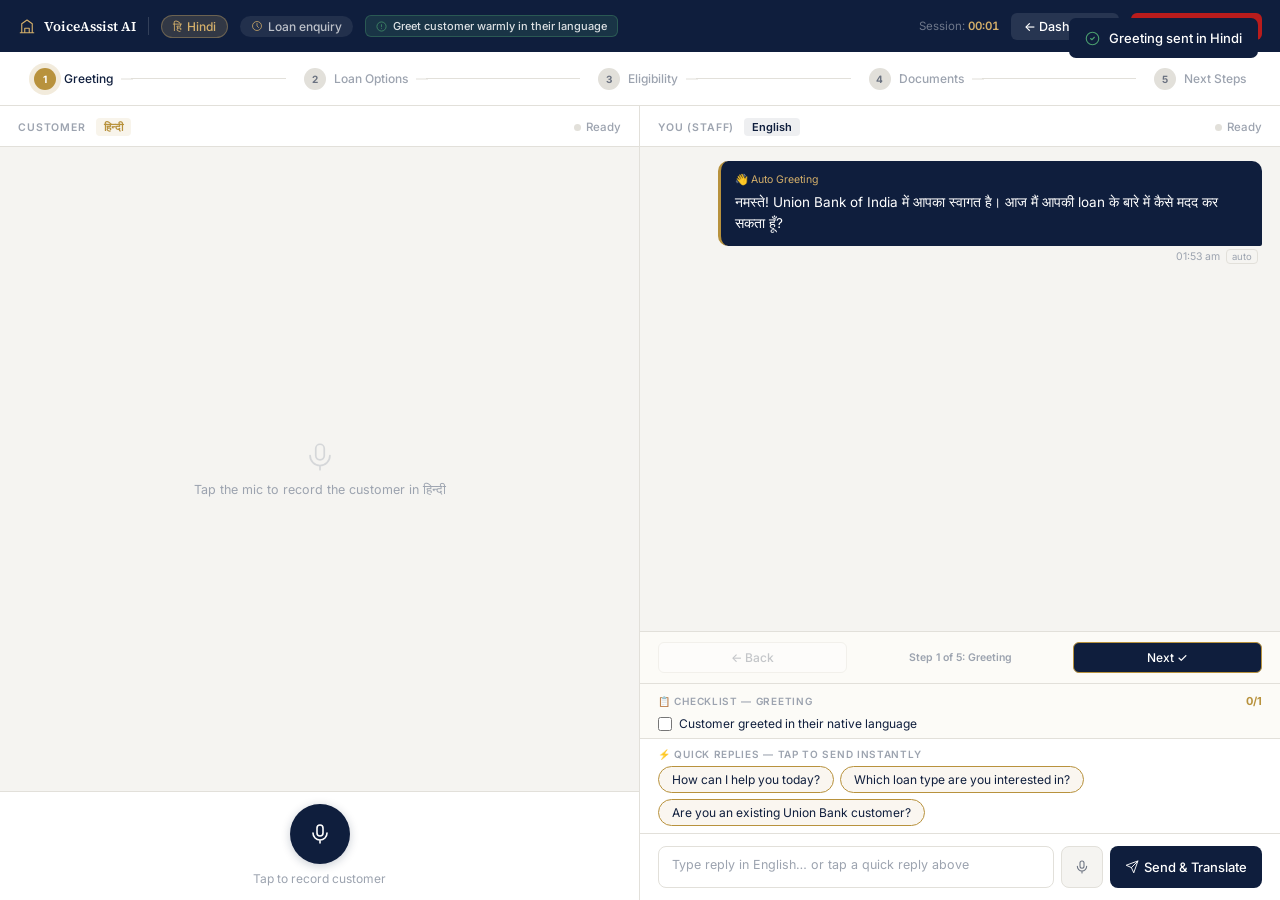
==== commit c2b41a7e: "Add Lead Generation feature and update dashboard" ====
--- a/Frontend/pages/conversation-desk.html
+++ b/Frontend/pages/conversation-desk.html
@@ -192,6 +192,18 @@
 .save-success-banner{display:none;align-items:center;gap:10px;padding:12px 18px;background:rgba(22,163,74,0.1);border:1px solid rgba(22,163,74,0.3);border-radius:8px;margin-bottom:16px;font-size:13px;color:#166534;font-weight:500}
 .save-success-banner.show{display:flex}
 .save-success-banner svg{width:18px;height:18px;flex-shrink:0;color:#16a34a}
+
+/* Lead form card */
+.lead-card{background:var(--bg);border:1px solid var(--border);border-radius:8px;padding:16px;margin-bottom:20px}
+.lead-card-header{display:flex;align-items:center;justify-content:space-between;margin-bottom:12px}
+.lead-field{margin-bottom:10px}
+.lead-field label{display:block;font-size:11px;color:var(--slate-light);text-transform:uppercase;letter-spacing:0.05em;margin-bottom:3px}
+.lead-field input{width:100%;padding:8px 10px;border:1px solid var(--border);border-radius:6px;font-size:13px;font-family:inherit;color:var(--navy);outline:none;transition:border-color 150ms ease}
+.lead-field input:focus{border-color:var(--gold)}
+.lead-field input::placeholder{color:var(--slate-light);font-style:italic}
+.modal-lead-btn{height:42px;padding:0 18px;background:var(--gold);color:var(--white);border:none;border-radius:7px;font-size:13.5px;font-weight:500;cursor:pointer;font-family:inherit;transition:background 150ms ease,opacity 150ms ease}
+.modal-lead-btn:hover{background:#9c7a30}
+.modal-lead-btn:disabled{opacity:0.6;cursor:not-allowed}
 
 audio{display:none}
 </style>
@@ -319,7 +331,7 @@
     <!-- Save success banner (shown after saving) -->
     <div class="save-success-banner" id="saveBanner">
       <svg viewBox="0 0 24 24" fill="none" stroke="currentColor" stroke-width="2"><path d="M9 12l2 2 4-4m6 2a9 9 0 11-18 0 9 9 0 0118 0z" stroke-linecap="round"/></svg>
-      Session saved to records! Redirecting to dashboard…
+      Session saved! Opening lead form…
     </div>
 
     <div class="modal-grid">
@@ -332,6 +344,18 @@
         <div class="sum-text" id="regSum">Translating…</div>
       </div>
     </div>
+
+    <!-- LEAD AUTO-FILL CARD -->
+    <div class="lead-card">
+      <div class="lead-card-header">
+        <div class="sum-label" style="margin-bottom:0">📝 Lead Details (auto-filled — review &amp; edit before sending)</div>
+        <button class="modal-lead-btn" id="submitLeadBtn" onclick="submitLead()">Send to Bank</button>
+      </div>
+      <div id="leadFormBody">
+        <div style="color:var(--slate-light);font-size:12px;">Extracting lead details…</div>
+      </div>
+    </div>
+
     <div class="modal-actions">
       <button class="modal-primary" id="saveRecordBtn" onclick="saveRecords()">
         💾 Save to Records
@@ -504,6 +528,47 @@
 };
 
 // ═══════════════════════════════════════════════════════════
+// LEAD AUTO-FILL FORM SCHEMAS
+// ═══════════════════════════════════════════════════════════
+const LEAD_FORM_FIELDS = {
+  "Loan enquiry": [
+    { key:"customer_name",   label:"Customer Name" },
+    { key:"phone",           label:"Phone Number" },
+    { key:"loan_type",       label:"Loan Type" },
+    { key:"loan_amount",     label:"Loan Amount Requested" },
+    { key:"tenure",          label:"Tenure Preference" },
+    { key:"monthly_income",  label:"Monthly Income" },
+    { key:"employment_type", label:"Employment Type" },
+    { key:"cibil_score",     label:"CIBIL Score (approx)" },
+    { key:"existing_emi",    label:"Existing EMI Obligations" },
+  ],
+  "Account opening": [
+    { key:"customer_name",   label:"Customer Name" },
+    { key:"dob",             label:"Date of Birth" },
+    { key:"phone",           label:"Phone Number" },
+    { key:"address",         label:"Address" },
+    { key:"account_type",    label:"Account Type" },
+    { key:"nominee_name",    label:"Nominee Name" },
+    { key:"nominee_relation",label:"Nominee Relation" },
+  ],
+  "Balance enquiry": [
+    { key:"customer_name",   label:"Customer Name" },
+    { key:"account_last4",   label:"Account No. (last 4)" },
+  ],
+  "Credit card apply": [
+    { key:"customer_name",   label:"Customer Name" },
+    { key:"phone",           label:"Phone Number" },
+    { key:"annual_income",   label:"Annual Income" },
+    { key:"cibil_score",     label:"CIBIL Score (approx)" },
+    { key:"card_selected",   label:"Card Selected" },
+  ],
+  "General enquiry": [
+    { key:"customer_name",   label:"Customer Name" },
+    { key:"query_summary",   label:"Query Summary" },
+  ],
+};
+
+// ═══════════════════════════════════════════════════════════
 // STATE
 // ═══════════════════════════════════════════════════════════
 let log = [], sessionStart = Date.now(), timerID = null;
@@ -511,7 +576,6 @@
 let isRecording = false, mediaRecorder = null, audioChunks = [];
 let staffRecording = false, staffRecorder = null, staffChunks = [];
 let checkState = {};
-let savedSummaryData = null; // stores summary once generated
 
 // ═══════════════════════════════════════════════════════════
 // INIT
@@ -523,54 +587,24 @@
   setTimeout(autoGreet, 400);
 });
 
-/* ──────────────────────────────────────────────────────────────────────────
-   PATCH: cleanModelText()
-   The backend LLM call sometimes returns a raw JSON blob instead of a plain
-   translated string, wrapped in markdown fences and/or a "Here is the
-   response:" / "Here's the response:" preamble, e.g.:
-     Here's the response: ```{ "english_translation": "...", "intent": "...",
-     "confidence": 0.8, "key_details": {} }```
-   This strips that wrapper and pulls the actual text out so the UI never
-   shows raw JSON to staff. Falls back to the original string untouched if
-   nothing parseable is found.
-   ────────────────────────────────────────────────────────────────────────── */
 function cleanModelText(raw) {
   if (raw === null || raw === undefined) return raw;
   let t = String(raw).trim();
   if (!t) return t;
-
   const looksJsonWrapped =
     t.includes("```") ||
     /"english_translation"|"customer_text"|"translated_text"|"text"\s*:/.test(t) ||
     (t.includes("{") && t.includes("}"));
   if (!looksJsonWrapped) return t;
-
-  // Strip a leading preamble + opening code fence, and a trailing fence.
-  let stripped = t
-    .replace(/^[^{]*?```(?:json)?/is, "")
-    .replace(/```[^]*$/i, "")
-    .trim();
-
-  // If there was no fence, just grab from the first "{" to the last "}".
+  let stripped = t.replace(/^[^{]*?```(?:json)?/is, "").replace(/```[^]*$/i, "").trim();
   if (!stripped.startsWith("{")) {
-    const start = t.indexOf("{");
-    const end = t.lastIndexOf("}");
-    if (start !== -1 && end !== -1 && end > start) {
-      stripped = t.slice(start, end + 1);
-    }
+    const start = t.indexOf("{"), end = t.lastIndexOf("}");
+    if (start !== -1 && end !== -1 && end > start) stripped = t.slice(start, end + 1);
   }
-
-  if (!stripped.startsWith("{")) return t; // nothing JSON-like found, leave untouched
-
+  if (!stripped.startsWith("{")) return t;
   try {
     const obj = JSON.parse(stripped);
-    return (
-      obj.english_translation ??
-      obj.customer_text ??
-      obj.translated_text ??
-      obj.text ??
-      t
-    );
+    return obj.english_translation ?? obj.customer_text ?? obj.translated_text ?? obj.text ?? t;
   } catch (e) {
     console.warn("[cleanModelText] failed to parse model JSON, showing raw text:", e);
     return t;
@@ -792,8 +826,6 @@
     const data=await res.json();
     hideEl("custProcessing");
 
-    // PATCH: clean transcript, translation, and intent in case the backend
-    // forwarded a raw/JSON-wrapped LLM response for any of these fields.
     const cleanCustomerText = cleanModelText(data.customer_text);
     const cleanTranslation  = cleanModelText(data.english_translation);
     const cleanIntent       = cleanModelText(data.intent);
@@ -822,7 +854,6 @@
       body:JSON.stringify({conversation:log.slice(-6),process_type:PROCESS,step_index:stepIdx,customer_language:LANG})});
     const data=await res.json();
     if(data.success&&data.replies?.length){
-      // PATCH: clean each suggested reply too
       renderQuickReplies(data.replies.map(cleanModelText),"⚡ Smart replies");
       return;
     }
@@ -849,7 +880,6 @@
     hideEl("staffProcessing");
     sendBtn.disabled=false;sendBtn.classList.remove("loading");
     if(data.success){
-      // PATCH: clean translated text before showing/speaking/storing it.
       const cleanTranslated = cleanModelText(data.translated_text);
       addStaffBubble(text,cleanTranslated,data.tts_engine);
       if(data.audio_b64) playAudio(data.audio_b64);
@@ -889,7 +919,6 @@
         try{
           const res=await fetch(`${API}/staff-speak`,{method:"POST",body:form});
           const d=await res.json();
-          // PATCH: clean recognized staff speech text too.
           if(d.success&&d.text) document.getElementById("staffInput").value=cleanModelText(d.text);
         } catch{showToast("Staff mic failed",true);}
       };
@@ -899,16 +928,107 @@
 }
 
 // ═══════════════════════════════════════════════════════════
+// LEAD AUTO-FILL — shown inside this page's own summary modal
+// (used by the "Send to Bank" button INSIDE this modal, separate from
+// the redirect-based flow used by Save to Records below)
+// ═══════════════════════════════════════════════════════════
+async function fetchLeadForm() {
+  const fields = LEAD_FORM_FIELDS[PROCESS] || LEAD_FORM_FIELDS["General enquiry"];
+  const container = document.getElementById("leadFormBody");
+  if (container) container.innerHTML = `<div style="color:var(--slate-light);font-size:12px;">Extracting lead details…</div>`;
+
+  try {
+    const res = await fetch(`${API}/extract-lead`, {
+      method: "POST",
+      headers: {"Content-Type":"application/json"},
+      body: JSON.stringify({
+        conversation: log.map(t => ({role:t.role, text:t.text, translation:t.translation})),
+        process_type: PROCESS,
+        fields: fields.map(f => f.key),
+      })
+    });
+    const data = await res.json();
+    if (data.success && data.lead) {
+      renderLeadForm(fields, data.lead);
+    } else {
+      renderLeadForm(fields, {});
+      showToast("Could not auto-extract lead — fill manually", true);
+    }
+  } catch (e) {
+    renderLeadForm(fields, {});
+    showToast("Lead extraction failed — fill manually", true);
+  }
+}
+
+function renderLeadForm(fields, leadData) {
+  const container = document.getElementById("leadFormBody");
+  if (!container) return;
+  container.innerHTML = "";
+  fields.forEach(f => {
+    const raw = leadData[f.key];
+    const value = (raw === undefined || raw === null) ? "" : cleanModelText(String(raw));
+    const row = document.createElement("div");
+    row.className = "lead-field";
+    row.innerHTML = `
+      <label>${esc(f.label)}</label>
+      <input type="text" data-field="${esc(f.key)}" value="${esc(value)}"
+        placeholder="${value ? "" : "Not captured — enter manually"}" />`;
+    container.appendChild(row);
+  });
+}
+
+async function submitLead() {
+  const inputs = document.querySelectorAll("#leadFormBody input[data-field]");
+  if (!inputs.length) { showToast("No lead form to submit", true); return; }
+
+  const lead = {};
+  inputs.forEach(inp => { lead[inp.dataset.field] = inp.value.trim(); });
+
+  const btn = document.getElementById("submitLeadBtn");
+  if (btn) { btn.disabled = true; btn.textContent = "Sending…"; }
+
+  try {
+    const res = await fetch(`${API}/submit-lead`, {
+      method: "POST",
+      headers: {"Content-Type":"application/json"},
+      body: JSON.stringify({
+        process_type: PROCESS,
+        customer_language: LANG,
+        lead,
+        session_duration: document.getElementById("timerDisplay")?.textContent || "",
+      })
+    });
+    const data = await res.json();
+    if (data.success) {
+      showToast("Lead sent to bank ✓");
+      if (btn) btn.textContent = "Sent ✓";
+    } else {
+      showToast(data.error || "Submit failed", true);
+      if (btn) { btn.disabled = false; btn.textContent = "Send to Bank"; }
+    }
+  } catch (e) {
+    showToast("Network error sending lead", true);
+    if (btn) { btn.disabled = false; btn.textContent = "Send to Bank"; }
+  }
+}
+
+// ═══════════════════════════════════════════════════════════
 // SESSION END / SUMMARY
 // ═══════════════════════════════════════════════════════════
-async function endSession() {
+function endSession() {
   if(!log.length){showToast("No conversation yet",true);return;}
   clearInterval(timerID);
   document.getElementById("summaryModal").classList.add("show");
+  document.getElementById("engSum").textContent = "Generating…";
+  document.getElementById("regSum").textContent = "Translating…";
+  document.getElementById("summaryMeta").textContent =
+    `${LANG} · ${PROCESS} · ${document.getElementById("timerDisplay").textContent}`;
   const duration = document.getElementById("timerDisplay").textContent;
-  document.getElementById("summaryMeta").textContent=`${LANG} · ${PROCESS} · ${duration}`;
-  document.getElementById("engSum").textContent="Generating…";
-  document.getElementById("regSum").textContent="Translating…";
+  fetchSummary(duration);
+  fetchLeadForm();
+}
+
+async function fetchSummary(duration) {
   try {
     const res=await fetch(`${API}/summary`,{
       method:"POST",headers:{"Content-Type":"application/json"},
@@ -916,19 +1036,11 @@
     });
     const data=await res.json();
     if(data.success){
-      // PATCH: clean summary fields before showing them.
       const cleanEnglish = cleanModelText(data.english_summary);
       const cleanRegional = cleanModelText(data.regional_summary);
       const engText = cleanEnglish + (data.action_items?.length?"\n\nACTION ITEMS:\n"+data.action_items.map(a=>`• ${cleanModelText(a)}`).join("\n"):"");
       document.getElementById("engSum").textContent=engText;
       document.getElementById("regSum").textContent=cleanRegional;
-      // Store summary data for saving
-      savedSummaryData = {
-        englishSummary: engText,
-        regionalSummary: cleanRegional,
-        actionItems: data.action_items || [],
-        duration,
-      };
     } else {
       document.getElementById("engSum").textContent="Error: "+(data.error||"");
     }
@@ -938,83 +1050,50 @@
 }
 
 // ═══════════════════════════════════════════════════════════
-// ✅ SAVE TO RECORDS — writes real data to localStorage
+// ✅ SAVE TO RECORDS — FIXED
+// Previously this saved to localStorage and redirected to dashboard.html,
+// which is NOT what you wanted. It now matches conversation-desk.js:
+// it hands the conversation off to lead-form.html via sessionStorage
+// (same keys lead-form.html reads), then redirects there. lead-form.html
+// auto-extracts and auto-fills the form on its own — staff just reviews
+// and clicks "Send to Bank" on that page.
 // ═══════════════════════════════════════════════════════════
 function saveRecords() {
+  const duration = document.getElementById("timerDisplay")?.textContent || "";
+
+  // Keep a local copy too (optional, doesn't hurt — dashboard can still
+  // read from this if you build a records list later).
+  try {
+    const sessionRecord = {
+      id: "session_" + Date.now(),
+      timestamp: new Date().toISOString(),
+      language: LANG,
+      process: PROCESS,
+      duration: duration,
+      englishSummary: document.getElementById("engSum").textContent,
+      regionalSummary: document.getElementById("regSum").textContent,
+      conversationLog: log,
+    };
+    let sessions = [];
+    try { sessions = JSON.parse(localStorage.getItem("va_sessions") || "[]"); } catch(e) { sessions = []; }
+    sessions.unshift(sessionRecord);
+    if (sessions.length > 50) sessions = sessions.slice(0, 50);
+    localStorage.setItem("va_sessions", JSON.stringify(sessions));
+  } catch (e) { console.warn("[saveRecords] local history save failed:", e); }
+
+  // Hand off to lead-form.html — SAME keys lead-form.html reads on load.
+  sessionStorage.setItem("va_lead_conversation", JSON.stringify(log));
+  sessionStorage.setItem("va_lead_process", PROCESS);
+  sessionStorage.setItem("va_lead_language", LANG);
+  sessionStorage.setItem("va_lead_duration", duration);
+
   const saveBtn = document.getElementById("saveRecordBtn");
-  const engSumText = document.getElementById("engSum").textContent;
-  const regSumText = document.getElementById("regSum").textContent;
-  const duration   = document.getElementById("timerDisplay").textContent;
-
-  // Build session record
-  const sessionRecord = {
-    id: "session_" + Date.now(),
-    timestamp: new Date().toISOString(),
-    date: new Date().toLocaleDateString("en-IN", { day:"2-digit", month:"short", year:"numeric" }),
-    time: new Date().toLocaleTimeString("en-IN", { hour:"2-digit", minute:"2-digit", hour12:true }),
-    language: LANG,
-    process: PROCESS,
-    duration: duration,
-    durationMinutes: parseDurationToMinutes(duration),
-    englishSummary: engSumText,
-    regionalSummary: regSumText,
-    conversationLog: log,
-    stepReached: stepIdx + 1,
-    totalSteps: (STEPS[PROCESS] || []).length,
-  };
-
-  // Read existing sessions from localStorage
-  let sessions = [];
-  try {
-    const existing = localStorage.getItem("va_sessions");
-    if (existing) sessions = JSON.parse(existing);
-  } catch(e) { sessions = []; }
-
-  // Prepend new session (newest first)
-  sessions.unshift(sessionRecord);
-
-  // Keep only last 50 sessions to avoid storage bloat
-  if (sessions.length > 50) sessions = sessions.slice(0, 50);
-
-  // Save back
-  localStorage.setItem("va_sessions", JSON.stringify(sessions));
-
-  // Update dashboard stats
-  updateDashboardStats(sessions);
-
-  // Show success UI
   saveBtn.textContent = "✓ Saved!";
   saveBtn.disabled = true;
   document.getElementById("saveBanner").classList.add("show");
-  showToast("Session saved to records ✓");
-
-  // Redirect after 1.5s
-  setTimeout(() => { window.location.href = "dashboard.html"; }, 1500);
-}
-
-function parseDurationToMinutes(durationStr) {
-  // "04:32" → 4.5 minutes (approx)
-  const parts = durationStr.split(":").map(Number);
-  if (parts.length === 2) return parts[0] + Math.round(parts[1]/60*10)/10;
-  return 0;
-}
-
-function updateDashboardStats(sessions) {
-  // Calculate today's stats
-  const today = new Date().toDateString();
-  const todaySessions = sessions.filter(s => new Date(s.timestamp).toDateString() === today);
-  const avgDuration = todaySessions.length
-    ? Math.round(todaySessions.reduce((a,s) => a + s.durationMinutes, 0) / todaySessions.length * 10) / 10
-    : 0;
-  const langs = [...new Set(sessions.map(s => s.language))];
-
-  localStorage.setItem("va_dashboard_stats", JSON.stringify({
-    sessionsToday: todaySessions.length,
-    summariesSaved: sessions.length,
-    avgDuration,
-    languagesUsed: langs,
-    lastUpdated: new Date().toISOString(),
-  }));
+  showToast("Saved — opening lead form ✓");
+
+  setTimeout(() => { window.location.href = "lead-form.html"; }, 900);
 }
 
 function closeSummary() { document.getElementById("summaryModal").classList.remove("show"); startTimer(); }
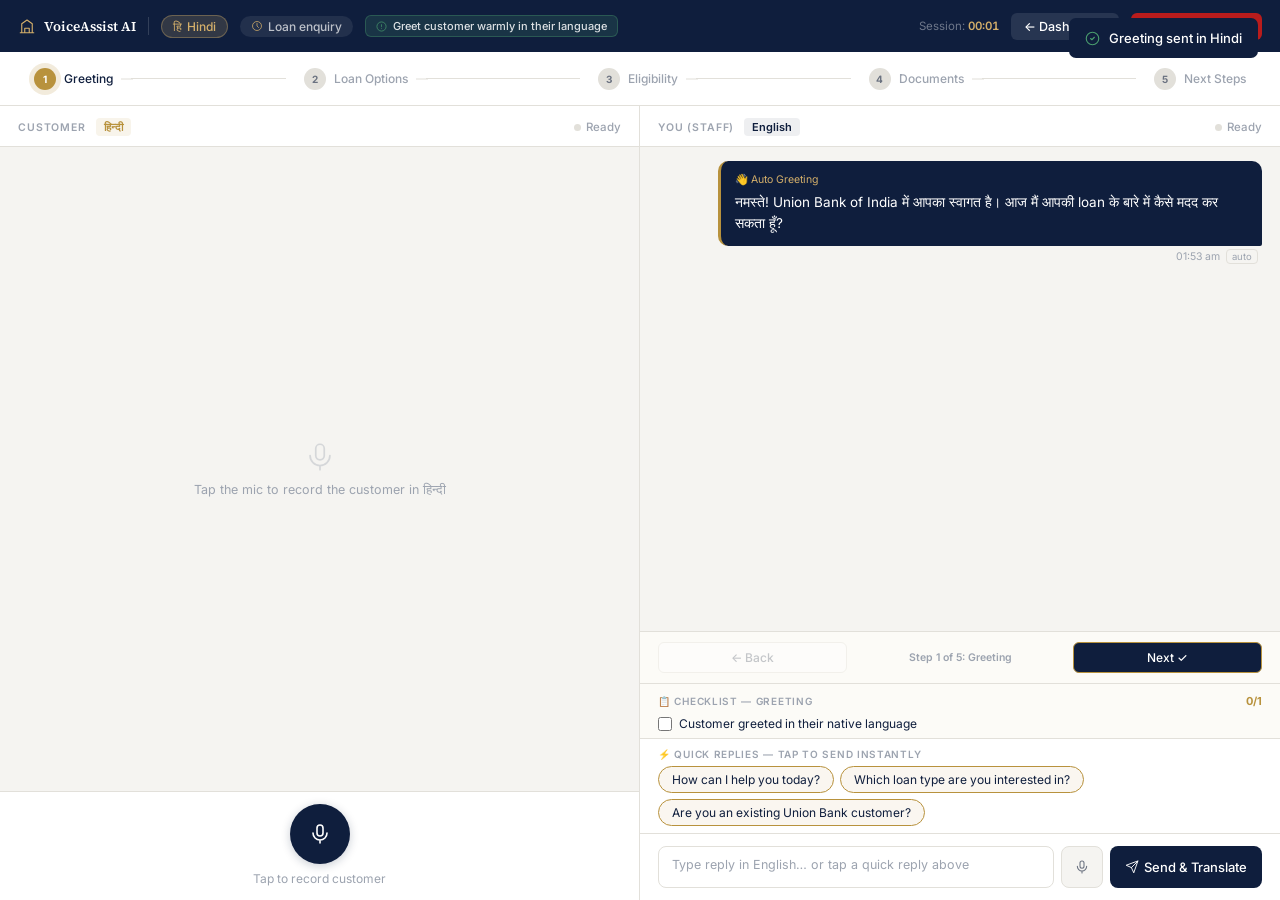
==== commit 661efbfc: "Fix lead auto-extraction with client-side fallback" ====
--- a/Frontend/pages/conversation-desk.html
+++ b/Frontend/pages/conversation-desk.html
@@ -195,15 +195,20 @@
 
 /* Lead form card */
 .lead-card{background:var(--bg);border:1px solid var(--border);border-radius:8px;padding:16px;margin-bottom:20px}
-.lead-card-header{display:flex;align-items:center;justify-content:space-between;margin-bottom:12px}
+.lead-card-header{display:flex;align-items:center;justify-content:space-between;margin-bottom:12px;gap:10px;flex-wrap:wrap}
+.lead-card-actions{display:flex;gap:8px}
 .lead-field{margin-bottom:10px}
 .lead-field label{display:block;font-size:11px;color:var(--slate-light);text-transform:uppercase;letter-spacing:0.05em;margin-bottom:3px}
 .lead-field input{width:100%;padding:8px 10px;border:1px solid var(--border);border-radius:6px;font-size:13px;font-family:inherit;color:var(--navy);outline:none;transition:border-color 150ms ease}
 .lead-field input:focus{border-color:var(--gold)}
 .lead-field input::placeholder{color:var(--slate-light);font-style:italic}
+.lead-field input.auto-filled{border-color:rgba(22,163,74,0.45);background:rgba(22,163,74,0.05)}
+.lead-field .src-tag{font-size:9px;font-weight:600;text-transform:uppercase;letter-spacing:0.04em;margin-left:6px;color:var(--success)}
 .modal-lead-btn{height:42px;padding:0 18px;background:var(--gold);color:var(--white);border:none;border-radius:7px;font-size:13.5px;font-weight:500;cursor:pointer;font-family:inherit;transition:background 150ms ease,opacity 150ms ease}
 .modal-lead-btn:hover{background:#9c7a30}
 .modal-lead-btn:disabled{opacity:0.6;cursor:not-allowed}
+.modal-lead-btn.secondary{background:var(--white);color:var(--navy);border:1px solid var(--border)}
+.modal-lead-btn.secondary:hover{background:var(--bg)}
 
 audio{display:none}
 </style>
@@ -349,7 +354,10 @@
     <div class="lead-card">
       <div class="lead-card-header">
         <div class="sum-label" style="margin-bottom:0">📝 Lead Details (auto-filled — review &amp; edit before sending)</div>
-        <button class="modal-lead-btn" id="submitLeadBtn" onclick="submitLead()">Send to Bank</button>
+        <div class="lead-card-actions">
+          <button class="modal-lead-btn secondary" id="reExtractBtn" onclick="fetchLeadForm()">↻ Re-extract</button>
+          <button class="modal-lead-btn" id="submitLeadBtn" onclick="submitLead()">Send to Bank</button>
+        </div>
       </div>
       <div id="leadFormBody">
         <div style="color:var(--slate-light);font-size:12px;">Extracting lead details…</div>
@@ -569,6 +577,106 @@
 };
 
 // ═══════════════════════════════════════════════════════════
+// CLIENT-SIDE LEAD EXTRACTION FALLBACK
+// Runs locally against the conversation log whenever the backend
+// /extract-lead call fails, times out, or returns blank fields.
+// This guarantees the form fills from anything obviously said in
+// the conversation (e.g. "My name is X", "My date of birth is X")
+// even if the backend's extraction model misses it.
+// ═══════════════════════════════════════════════════════════
+const FIELD_PATTERNS = {
+  customer_name: [
+    /my name is\s+([a-z][a-z.\s]*?)(?:\s+and\b|[.,!]|$)/i,
+    /this is\s+([a-z][a-z.\s]*?)(?:\s+speaking|\s+here|[.,!]|$)/i,
+    /i am\s+([a-z][a-z.\s]*?)(?:\s+and\b|[.,!]|$)/i,
+  ],
+  dob: [
+    /(?:date of birth|dob|born on)\s*(?:is)?\s*[:\-]?\s*([0-9]{1,2}(?:st|nd|rd|th)?\s+[a-z]+\s+[0-9]{4})/i,
+    /(?:date of birth|dob|born on)\s*(?:is)?\s*[:\-]?\s*([0-9]{1,2}[\/\-][0-9]{1,2}[\/\-][0-9]{2,4})/i,
+  ],
+  phone: [
+    /(?:phone|mobile|number|contact)\D{0,15}?([6-9][0-9]{9})\b/i,
+    /\b([6-9][0-9]{9})\b/,
+  ],
+  address: [
+    /(?:my address is|i live at|address is|residing at)\s*([^.,;\n]+)/i,
+  ],
+  account_type: [
+    /\b(union junior|savings account|current account|pmjdy|fixed deposit|fd account|savings|current)\b/i,
+  ],
+  nominee_name: [
+    /nominee(?:'s)?\s*name\s*(?:is)?\s*[:\-]?\s*([a-z][a-z.\s]*?)(?:[.,]|$)/i,
+  ],
+  nominee_relation: [
+    /nominee.*?relation(?:ship)?\s*(?:is)?\s*[:\-]?\s*([a-z][a-z\s]*?)(?:[.,]|$)/i,
+    /(?:my\s+)?(son|daughter|wife|husband|spouse|father|mother|brother|sister)\s+(?:is|as)\s+(?:my\s+)?nominee/i,
+  ],
+  loan_type: [
+    /\b(home loan|personal loan|car loan|education loan|gold loan)\b/i,
+  ],
+  loan_amount: [
+    /(?:loan amount|need|want|require)\D{0,10}?(?:rs\.?|₹|inr)?\s*([0-9][0-9,]*\s*(?:lakh|lac|crore)?)/i,
+  ],
+  tenure: [
+    /(?:tenure|for|over)\s*([0-9]+\s*(?:years?|yrs?|months?))/i,
+  ],
+  monthly_income: [
+    /monthly income\D{0,10}?(?:rs\.?|₹|inr)?\s*([0-9][0-9,]*)/i,
+  ],
+  employment_type: [
+    /\b(salaried|self[\s-]?employed|business owner|government employee)\b/i,
+  ],
+  cibil_score: [
+    /cibil\D{0,10}?([0-9]{3})\b/i,
+  ],
+  existing_emi: [
+    /existing emi\D{0,10}?(?:rs\.?|₹|inr)?\s*([0-9][0-9,]*)/i,
+  ],
+  annual_income: [
+    /annual income\D{0,10}?(?:rs\.?|₹|inr)?\s*([0-9][0-9,]*)/i,
+  ],
+  card_selected: [
+    /\b(union classic|union platinum|union signature)\b/i,
+  ],
+  account_last4: [
+    /(?:account number|account no\.?|last 4 digits?)\D{0,10}?([0-9]{4})\b/i,
+  ],
+};
+
+function buildConversationText() {
+  // Prefer English: translation field for customer turns, raw text for staff turns
+  return log.map(t => {
+    if (t.role === "customer") return t.translation || t.text || "";
+    return t.text || t.translation || "";
+  }).join(". ");
+}
+
+function titleCase(s) {
+  return s.replace(/\s+/g, " ").trim().split(" ").map(w =>
+    w.length ? w[0].toUpperCase() + w.slice(1).toLowerCase() : w
+  ).join(" ");
+}
+
+function clientSideExtractLead(fields) {
+  const text = buildConversationText();
+  const result = {};
+  fields.forEach(f => {
+    const patterns = FIELD_PATTERNS[f.key];
+    if (!patterns) return;
+    for (const re of patterns) {
+      const m = text.match(re);
+      if (m && m[1] && m[1].trim()) {
+        let val = m[1].trim().replace(/\s{2,}/g, " ");
+        if (f.key === "customer_name" || f.key === "nominee_name") val = titleCase(val);
+        result[f.key] = val;
+        break;
+      }
+    }
+  });
+  return result;
+}
+
+// ═══════════════════════════════════════════════════════════
 // STATE
 // ═══════════════════════════════════════════════════════════
 let log = [], sessionStart = Date.now(), timerID = null;
@@ -929,13 +1037,21 @@
 
 // ═══════════════════════════════════════════════════════════
 // LEAD AUTO-FILL — shown inside this page's own summary modal
-// (used by the "Send to Bank" button INSIDE this modal, separate from
-// the redirect-based flow used by Save to Records below)
-// ═══════════════════════════════════════════════════════════
+// Now: backend extraction + client-side fallback merge.
+// Any field the backend leaves blank gets filled locally from
+// the conversation log via regex (see clientSideExtractLead above).
+// Auto-filled fields get a green "auto" highlight so staff can
+// see at a glance what came from the conversation vs needs typing.
+// ═══════════════════════════════════════════════════════════
+let lastLeadSources = {}; // key -> "backend" | "fallback" | "manual"
+
 async function fetchLeadForm() {
   const fields = LEAD_FORM_FIELDS[PROCESS] || LEAD_FORM_FIELDS["General enquiry"];
   const container = document.getElementById("leadFormBody");
   if (container) container.innerHTML = `<div style="color:var(--slate-light);font-size:12px;">Extracting lead details…</div>`;
+
+  let backendLead = {};
+  let backendOk = false;
 
   try {
     const res = await fetch(`${API}/extract-lead`, {
@@ -949,14 +1065,43 @@
     });
     const data = await res.json();
     if (data.success && data.lead) {
-      renderLeadForm(fields, data.lead);
-    } else {
-      renderLeadForm(fields, {});
-      showToast("Could not auto-extract lead — fill manually", true);
+      backendLead = data.lead;
+      backendOk = true;
     }
   } catch (e) {
-    renderLeadForm(fields, {});
-    showToast("Lead extraction failed — fill manually", true);
+    console.warn("[fetchLeadForm] backend extraction failed, using local fallback:", e);
+  }
+
+  // Always compute the local fallback so we can fill any gaps,
+  // even when the backend call "succeeds" but returns blanks.
+  const fallbackLead = clientSideExtractLead(fields);
+
+  const merged = {};
+  lastLeadSources = {};
+  fields.forEach(f => {
+    const raw = backendLead[f.key];
+    const bVal = (raw === undefined || raw === null) ? "" : String(raw).trim();
+    if (bVal) {
+      merged[f.key] = bVal;
+      lastLeadSources[f.key] = "backend";
+    } else if (fallbackLead[f.key]) {
+      merged[f.key] = fallbackLead[f.key];
+      lastLeadSources[f.key] = "fallback";
+    } else {
+      merged[f.key] = "";
+      lastLeadSources[f.key] = "";
+    }
+  });
+
+  renderLeadForm(fields, merged);
+
+  const filledCount = Object.values(merged).filter(v => v).length;
+  if (filledCount === 0) {
+    showToast("Could not auto-extract — fill manually", true);
+  } else if (!backendOk) {
+    showToast(`Filled ${filledCount}/${fields.length} fields from conversation (backend unavailable)`);
+  } else {
+    showToast(`Filled ${filledCount}/${fields.length} fields`);
   }
 }
 
@@ -967,11 +1112,13 @@
   fields.forEach(f => {
     const raw = leadData[f.key];
     const value = (raw === undefined || raw === null) ? "" : cleanModelText(String(raw));
+    const src = lastLeadSources[f.key];
     const row = document.createElement("div");
     row.className = "lead-field";
     row.innerHTML = `
-      <label>${esc(f.label)}</label>
+      <label>${esc(f.label)}${src === "fallback" ? '<span class="src-tag">auto from chat</span>' : ""}</label>
       <input type="text" data-field="${esc(f.key)}" value="${esc(value)}"
+        class="${value ? "auto-filled" : ""}"
         placeholder="${value ? "" : "Not captured — enter manually"}" />`;
     container.appendChild(row);
   });
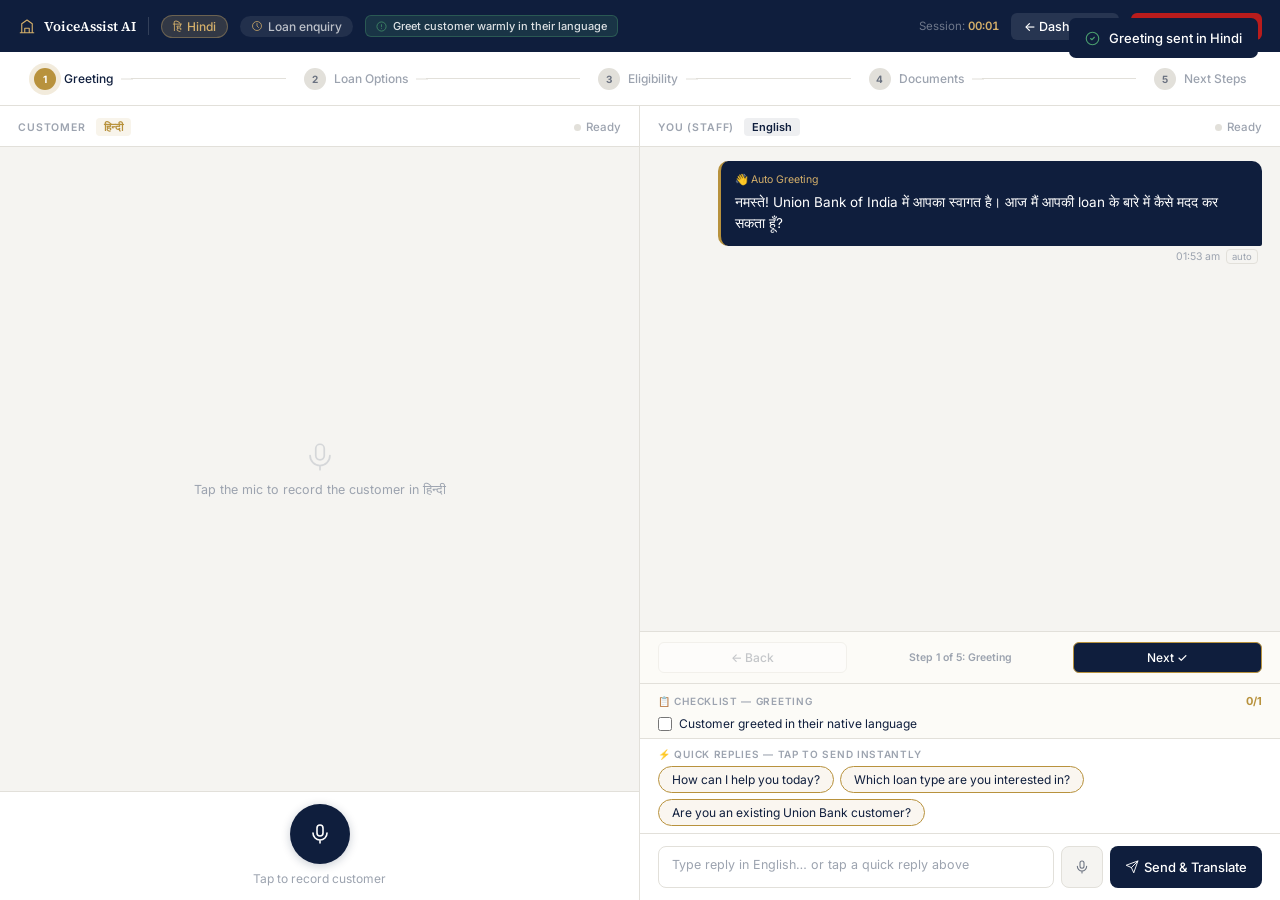
==== commit 4f4d5850: "fix lead generation section IDs to conversion ok" ====
--- a/Frontend/pages/conversation-desk.html
+++ b/Frontend/pages/conversation-desk.html
@@ -195,20 +195,15 @@
 
 /* Lead form card */
 .lead-card{background:var(--bg);border:1px solid var(--border);border-radius:8px;padding:16px;margin-bottom:20px}
-.lead-card-header{display:flex;align-items:center;justify-content:space-between;margin-bottom:12px;gap:10px;flex-wrap:wrap}
-.lead-card-actions{display:flex;gap:8px}
+.lead-card-header{display:flex;align-items:center;justify-content:space-between;margin-bottom:12px}
 .lead-field{margin-bottom:10px}
 .lead-field label{display:block;font-size:11px;color:var(--slate-light);text-transform:uppercase;letter-spacing:0.05em;margin-bottom:3px}
 .lead-field input{width:100%;padding:8px 10px;border:1px solid var(--border);border-radius:6px;font-size:13px;font-family:inherit;color:var(--navy);outline:none;transition:border-color 150ms ease}
 .lead-field input:focus{border-color:var(--gold)}
 .lead-field input::placeholder{color:var(--slate-light);font-style:italic}
-.lead-field input.auto-filled{border-color:rgba(22,163,74,0.45);background:rgba(22,163,74,0.05)}
-.lead-field .src-tag{font-size:9px;font-weight:600;text-transform:uppercase;letter-spacing:0.04em;margin-left:6px;color:var(--success)}
 .modal-lead-btn{height:42px;padding:0 18px;background:var(--gold);color:var(--white);border:none;border-radius:7px;font-size:13.5px;font-weight:500;cursor:pointer;font-family:inherit;transition:background 150ms ease,opacity 150ms ease}
 .modal-lead-btn:hover{background:#9c7a30}
 .modal-lead-btn:disabled{opacity:0.6;cursor:not-allowed}
-.modal-lead-btn.secondary{background:var(--white);color:var(--navy);border:1px solid var(--border)}
-.modal-lead-btn.secondary:hover{background:var(--bg)}
 
 audio{display:none}
 </style>
@@ -354,10 +349,7 @@
     <div class="lead-card">
       <div class="lead-card-header">
         <div class="sum-label" style="margin-bottom:0">📝 Lead Details (auto-filled — review &amp; edit before sending)</div>
-        <div class="lead-card-actions">
-          <button class="modal-lead-btn secondary" id="reExtractBtn" onclick="fetchLeadForm()">↻ Re-extract</button>
-          <button class="modal-lead-btn" id="submitLeadBtn" onclick="submitLead()">Send to Bank</button>
-        </div>
+        <button class="modal-lead-btn" id="submitLeadBtn" onclick="submitLead()">Send to Bank</button>
       </div>
       <div id="leadFormBody">
         <div style="color:var(--slate-light);font-size:12px;">Extracting lead details…</div>
@@ -577,106 +569,6 @@
 };
 
 // ═══════════════════════════════════════════════════════════
-// CLIENT-SIDE LEAD EXTRACTION FALLBACK
-// Runs locally against the conversation log whenever the backend
-// /extract-lead call fails, times out, or returns blank fields.
-// This guarantees the form fills from anything obviously said in
-// the conversation (e.g. "My name is X", "My date of birth is X")
-// even if the backend's extraction model misses it.
-// ═══════════════════════════════════════════════════════════
-const FIELD_PATTERNS = {
-  customer_name: [
-    /my name is\s+([a-z][a-z.\s]*?)(?:\s+and\b|[.,!]|$)/i,
-    /this is\s+([a-z][a-z.\s]*?)(?:\s+speaking|\s+here|[.,!]|$)/i,
-    /i am\s+([a-z][a-z.\s]*?)(?:\s+and\b|[.,!]|$)/i,
-  ],
-  dob: [
-    /(?:date of birth|dob|born on)\s*(?:is)?\s*[:\-]?\s*([0-9]{1,2}(?:st|nd|rd|th)?\s+[a-z]+\s+[0-9]{4})/i,
-    /(?:date of birth|dob|born on)\s*(?:is)?\s*[:\-]?\s*([0-9]{1,2}[\/\-][0-9]{1,2}[\/\-][0-9]{2,4})/i,
-  ],
-  phone: [
-    /(?:phone|mobile|number|contact)\D{0,15}?([6-9][0-9]{9})\b/i,
-    /\b([6-9][0-9]{9})\b/,
-  ],
-  address: [
-    /(?:my address is|i live at|address is|residing at)\s*([^.,;\n]+)/i,
-  ],
-  account_type: [
-    /\b(union junior|savings account|current account|pmjdy|fixed deposit|fd account|savings|current)\b/i,
-  ],
-  nominee_name: [
-    /nominee(?:'s)?\s*name\s*(?:is)?\s*[:\-]?\s*([a-z][a-z.\s]*?)(?:[.,]|$)/i,
-  ],
-  nominee_relation: [
-    /nominee.*?relation(?:ship)?\s*(?:is)?\s*[:\-]?\s*([a-z][a-z\s]*?)(?:[.,]|$)/i,
-    /(?:my\s+)?(son|daughter|wife|husband|spouse|father|mother|brother|sister)\s+(?:is|as)\s+(?:my\s+)?nominee/i,
-  ],
-  loan_type: [
-    /\b(home loan|personal loan|car loan|education loan|gold loan)\b/i,
-  ],
-  loan_amount: [
-    /(?:loan amount|need|want|require)\D{0,10}?(?:rs\.?|₹|inr)?\s*([0-9][0-9,]*\s*(?:lakh|lac|crore)?)/i,
-  ],
-  tenure: [
-    /(?:tenure|for|over)\s*([0-9]+\s*(?:years?|yrs?|months?))/i,
-  ],
-  monthly_income: [
-    /monthly income\D{0,10}?(?:rs\.?|₹|inr)?\s*([0-9][0-9,]*)/i,
-  ],
-  employment_type: [
-    /\b(salaried|self[\s-]?employed|business owner|government employee)\b/i,
-  ],
-  cibil_score: [
-    /cibil\D{0,10}?([0-9]{3})\b/i,
-  ],
-  existing_emi: [
-    /existing emi\D{0,10}?(?:rs\.?|₹|inr)?\s*([0-9][0-9,]*)/i,
-  ],
-  annual_income: [
-    /annual income\D{0,10}?(?:rs\.?|₹|inr)?\s*([0-9][0-9,]*)/i,
-  ],
-  card_selected: [
-    /\b(union classic|union platinum|union signature)\b/i,
-  ],
-  account_last4: [
-    /(?:account number|account no\.?|last 4 digits?)\D{0,10}?([0-9]{4})\b/i,
-  ],
-};
-
-function buildConversationText() {
-  // Prefer English: translation field for customer turns, raw text for staff turns
-  return log.map(t => {
-    if (t.role === "customer") return t.translation || t.text || "";
-    return t.text || t.translation || "";
-  }).join(". ");
-}
-
-function titleCase(s) {
-  return s.replace(/\s+/g, " ").trim().split(" ").map(w =>
-    w.length ? w[0].toUpperCase() + w.slice(1).toLowerCase() : w
-  ).join(" ");
-}
-
-function clientSideExtractLead(fields) {
-  const text = buildConversationText();
-  const result = {};
-  fields.forEach(f => {
-    const patterns = FIELD_PATTERNS[f.key];
-    if (!patterns) return;
-    for (const re of patterns) {
-      const m = text.match(re);
-      if (m && m[1] && m[1].trim()) {
-        let val = m[1].trim().replace(/\s{2,}/g, " ");
-        if (f.key === "customer_name" || f.key === "nominee_name") val = titleCase(val);
-        result[f.key] = val;
-        break;
-      }
-    }
-  });
-  return result;
-}
-
-// ═══════════════════════════════════════════════════════════
 // STATE
 // ═══════════════════════════════════════════════════════════
 let log = [], sessionStart = Date.now(), timerID = null;
@@ -1037,21 +929,13 @@
 
 // ═══════════════════════════════════════════════════════════
 // LEAD AUTO-FILL — shown inside this page's own summary modal
-// Now: backend extraction + client-side fallback merge.
-// Any field the backend leaves blank gets filled locally from
-// the conversation log via regex (see clientSideExtractLead above).
-// Auto-filled fields get a green "auto" highlight so staff can
-// see at a glance what came from the conversation vs needs typing.
-// ═══════════════════════════════════════════════════════════
-let lastLeadSources = {}; // key -> "backend" | "fallback" | "manual"
-
+// (used by the "Send to Bank" button INSIDE this modal, separate from
+// the redirect-based flow used by Save to Records below)
+// ═══════════════════════════════════════════════════════════
 async function fetchLeadForm() {
   const fields = LEAD_FORM_FIELDS[PROCESS] || LEAD_FORM_FIELDS["General enquiry"];
   const container = document.getElementById("leadFormBody");
   if (container) container.innerHTML = `<div style="color:var(--slate-light);font-size:12px;">Extracting lead details…</div>`;
-
-  let backendLead = {};
-  let backendOk = false;
 
   try {
     const res = await fetch(`${API}/extract-lead`, {
@@ -1065,43 +949,14 @@
     });
     const data = await res.json();
     if (data.success && data.lead) {
-      backendLead = data.lead;
-      backendOk = true;
+      renderLeadForm(fields, data.lead);
+    } else {
+      renderLeadForm(fields, {});
+      showToast("Could not auto-extract lead — fill manually", true);
     }
   } catch (e) {
-    console.warn("[fetchLeadForm] backend extraction failed, using local fallback:", e);
-  }
-
-  // Always compute the local fallback so we can fill any gaps,
-  // even when the backend call "succeeds" but returns blanks.
-  const fallbackLead = clientSideExtractLead(fields);
-
-  const merged = {};
-  lastLeadSources = {};
-  fields.forEach(f => {
-    const raw = backendLead[f.key];
-    const bVal = (raw === undefined || raw === null) ? "" : String(raw).trim();
-    if (bVal) {
-      merged[f.key] = bVal;
-      lastLeadSources[f.key] = "backend";
-    } else if (fallbackLead[f.key]) {
-      merged[f.key] = fallbackLead[f.key];
-      lastLeadSources[f.key] = "fallback";
-    } else {
-      merged[f.key] = "";
-      lastLeadSources[f.key] = "";
-    }
-  });
-
-  renderLeadForm(fields, merged);
-
-  const filledCount = Object.values(merged).filter(v => v).length;
-  if (filledCount === 0) {
-    showToast("Could not auto-extract — fill manually", true);
-  } else if (!backendOk) {
-    showToast(`Filled ${filledCount}/${fields.length} fields from conversation (backend unavailable)`);
-  } else {
-    showToast(`Filled ${filledCount}/${fields.length} fields`);
+    renderLeadForm(fields, {});
+    showToast("Lead extraction failed — fill manually", true);
   }
 }
 
@@ -1112,13 +967,11 @@
   fields.forEach(f => {
     const raw = leadData[f.key];
     const value = (raw === undefined || raw === null) ? "" : cleanModelText(String(raw));
-    const src = lastLeadSources[f.key];
     const row = document.createElement("div");
     row.className = "lead-field";
     row.innerHTML = `
-      <label>${esc(f.label)}${src === "fallback" ? '<span class="src-tag">auto from chat</span>' : ""}</label>
+      <label>${esc(f.label)}</label>
       <input type="text" data-field="${esc(f.key)}" value="${esc(value)}"
-        class="${value ? "auto-filled" : ""}"
         placeholder="${value ? "" : "Not captured — enter manually"}" />`;
     container.appendChild(row);
   });
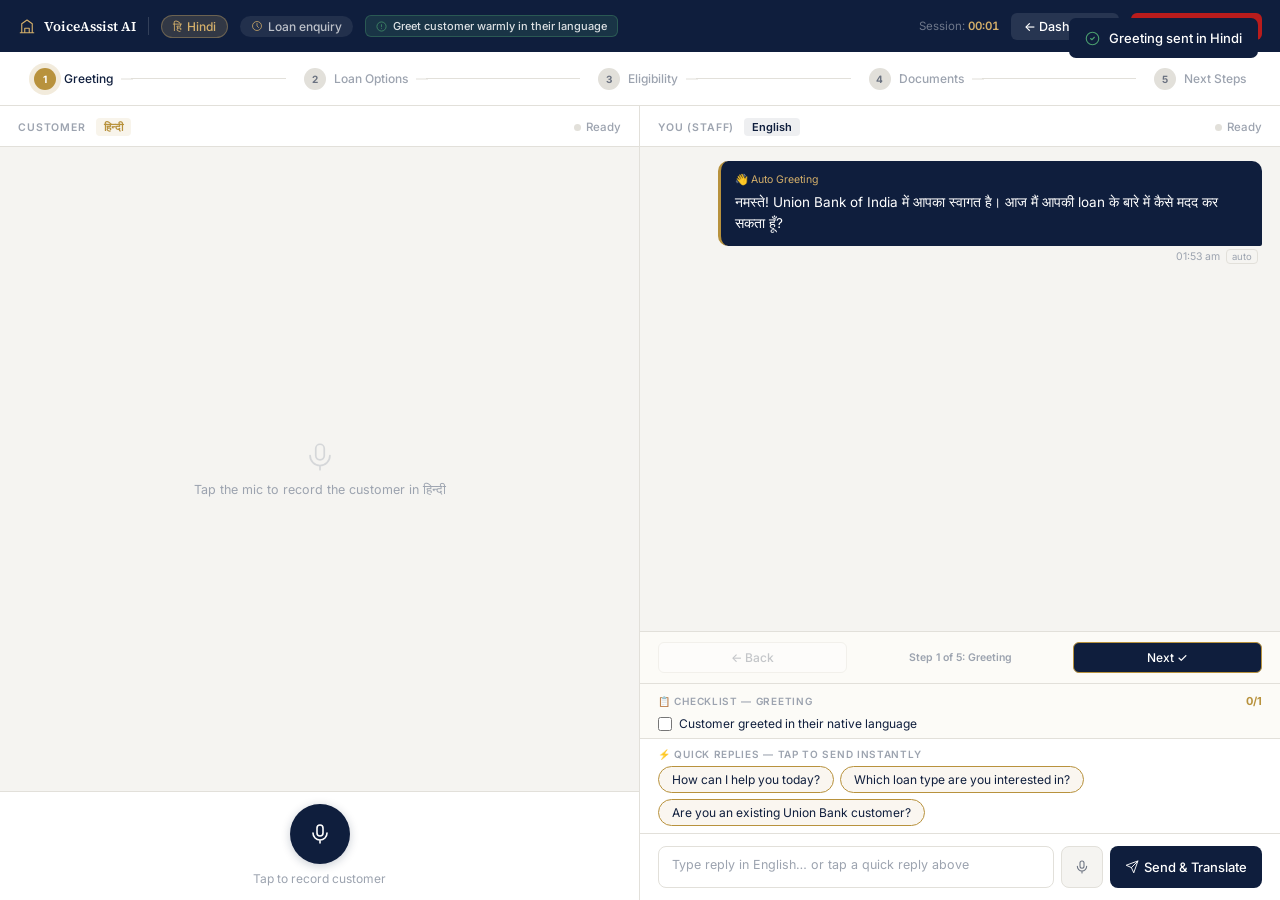
==== commit 6b0b2994: "Update dashboard, lead generation, conversation desk and bug fixes" ====
--- a/Frontend/pages/conversation-desk.html
+++ b/Frontend/pages/conversation-desk.html
@@ -1,3 +1,4 @@
+
 <!DOCTYPE html>
 <html lang="en">
 <head>
@@ -195,15 +196,20 @@
 
 /* Lead form card */
 .lead-card{background:var(--bg);border:1px solid var(--border);border-radius:8px;padding:16px;margin-bottom:20px}
-.lead-card-header{display:flex;align-items:center;justify-content:space-between;margin-bottom:12px}
+.lead-card-header{display:flex;align-items:center;justify-content:space-between;margin-bottom:12px;gap:10px;flex-wrap:wrap}
+.lead-card-actions{display:flex;gap:8px}
 .lead-field{margin-bottom:10px}
 .lead-field label{display:block;font-size:11px;color:var(--slate-light);text-transform:uppercase;letter-spacing:0.05em;margin-bottom:3px}
 .lead-field input{width:100%;padding:8px 10px;border:1px solid var(--border);border-radius:6px;font-size:13px;font-family:inherit;color:var(--navy);outline:none;transition:border-color 150ms ease}
 .lead-field input:focus{border-color:var(--gold)}
 .lead-field input::placeholder{color:var(--slate-light);font-style:italic}
+.lead-field input.auto-filled{border-color:rgba(22,163,74,0.45);background:rgba(22,163,74,0.05)}
+.lead-field .src-tag{font-size:9px;font-weight:600;text-transform:uppercase;letter-spacing:0.04em;margin-left:6px;color:var(--success)}
 .modal-lead-btn{height:42px;padding:0 18px;background:var(--gold);color:var(--white);border:none;border-radius:7px;font-size:13.5px;font-weight:500;cursor:pointer;font-family:inherit;transition:background 150ms ease,opacity 150ms ease}
 .modal-lead-btn:hover{background:#9c7a30}
 .modal-lead-btn:disabled{opacity:0.6;cursor:not-allowed}
+.modal-lead-btn.secondary{background:var(--white);color:var(--navy);border:1px solid var(--border)}
+.modal-lead-btn.secondary:hover{background:var(--bg)}
 
 audio{display:none}
 </style>
@@ -349,7 +355,10 @@
     <div class="lead-card">
       <div class="lead-card-header">
         <div class="sum-label" style="margin-bottom:0">📝 Lead Details (auto-filled — review &amp; edit before sending)</div>
-        <button class="modal-lead-btn" id="submitLeadBtn" onclick="submitLead()">Send to Bank</button>
+        <div class="lead-card-actions">
+          <button class="modal-lead-btn secondary" id="reExtractBtn" onclick="fetchLeadForm()">↻ Re-extract</button>
+          <button class="modal-lead-btn" id="submitLeadBtn" onclick="submitLead()">Send to Bank</button>
+        </div>
       </div>
       <div id="leadFormBody">
         <div style="color:var(--slate-light);font-size:12px;">Extracting lead details…</div>
@@ -569,6 +578,106 @@
 };
 
 // ═══════════════════════════════════════════════════════════
+// CLIENT-SIDE LEAD EXTRACTION FALLBACK
+// Runs locally against the conversation log whenever the backend
+// /extract-lead call fails, times out, or returns blank fields.
+// This guarantees the form fills from anything obviously said in
+// the conversation (e.g. "My name is X", "My date of birth is X")
+// even if the backend's extraction model misses it.
+// ═══════════════════════════════════════════════════════════
+const FIELD_PATTERNS = {
+  customer_name: [
+    /my name is\s+([a-z][a-z.\s]*?)(?:\s+and\b|[.,!]|$)/i,
+    /this is\s+([a-z][a-z.\s]*?)(?:\s+speaking|\s+here|[.,!]|$)/i,
+    /i am\s+([a-z][a-z.\s]*?)(?:\s+and\b|[.,!]|$)/i,
+  ],
+  dob: [
+    /(?:date of birth|dob|born on)\s*(?:is)?\s*[:\-]?\s*([0-9]{1,2}(?:st|nd|rd|th)?\s+[a-z]+\s+[0-9]{4})/i,
+    /(?:date of birth|dob|born on)\s*(?:is)?\s*[:\-]?\s*([0-9]{1,2}[\/\-][0-9]{1,2}[\/\-][0-9]{2,4})/i,
+  ],
+  phone: [
+    /(?:phone|mobile|number|contact)\D{0,15}?([6-9][0-9]{9})\b/i,
+    /\b([6-9][0-9]{9})\b/,
+  ],
+  address: [
+    /(?:my address is|i live at|address is|residing at)\s*([^.,;\n]+)/i,
+  ],
+  account_type: [
+    /\b(union junior|savings account|current account|pmjdy|fixed deposit|fd account|savings|current)\b/i,
+  ],
+  nominee_name: [
+    /nominee(?:'s)?\s*name\s*(?:is)?\s*[:\-]?\s*([a-z][a-z.\s]*?)(?:[.,]|$)/i,
+  ],
+  nominee_relation: [
+    /nominee.*?relation(?:ship)?\s*(?:is)?\s*[:\-]?\s*([a-z][a-z\s]*?)(?:[.,]|$)/i,
+    /(?:my\s+)?(son|daughter|wife|husband|spouse|father|mother|brother|sister)\s+(?:is|as)\s+(?:my\s+)?nominee/i,
+  ],
+  loan_type: [
+    /\b(home loan|personal loan|car loan|education loan|gold loan)\b/i,
+  ],
+  loan_amount: [
+    /(?:loan amount|need|want|require)\D{0,10}?(?:rs\.?|₹|inr)?\s*([0-9][0-9,]*\s*(?:lakh|lac|crore)?)/i,
+  ],
+  tenure: [
+    /(?:tenure|for|over)\s*([0-9]+\s*(?:years?|yrs?|months?))/i,
+  ],
+  monthly_income: [
+    /monthly income\D{0,10}?(?:rs\.?|₹|inr)?\s*([0-9][0-9,]*)/i,
+  ],
+  employment_type: [
+    /\b(salaried|self[\s-]?employed|business owner|government employee)\b/i,
+  ],
+  cibil_score: [
+    /cibil\D{0,10}?([0-9]{3})\b/i,
+  ],
+  existing_emi: [
+    /existing emi\D{0,10}?(?:rs\.?|₹|inr)?\s*([0-9][0-9,]*)/i,
+  ],
+  annual_income: [
+    /annual income\D{0,10}?(?:rs\.?|₹|inr)?\s*([0-9][0-9,]*)/i,
+  ],
+  card_selected: [
+    /\b(union classic|union platinum|union signature)\b/i,
+  ],
+  account_last4: [
+    /(?:account number|account no\.?|last 4 digits?)\D{0,10}?([0-9]{4})\b/i,
+  ],
+};
+
+function buildConversationText() {
+  // Prefer English: translation field for customer turns, raw text for staff turns
+  return log.map(t => {
+    if (t.role === "customer") return t.translation || t.text || "";
+    return t.text || t.translation || "";
+  }).join(". ");
+}
+
+function titleCase(s) {
+  return s.replace(/\s+/g, " ").trim().split(" ").map(w =>
+    w.length ? w[0].toUpperCase() + w.slice(1).toLowerCase() : w
+  ).join(" ");
+}
+
+function clientSideExtractLead(fields) {
+  const text = buildConversationText();
+  const result = {};
+  fields.forEach(f => {
+    const patterns = FIELD_PATTERNS[f.key];
+    if (!patterns) return;
+    for (const re of patterns) {
+      const m = text.match(re);
+      if (m && m[1] && m[1].trim()) {
+        let val = m[1].trim().replace(/\s{2,}/g, " ");
+        if (f.key === "customer_name" || f.key === "nominee_name") val = titleCase(val);
+        result[f.key] = val;
+        break;
+      }
+    }
+  });
+  return result;
+}
+
+// ═══════════════════════════════════════════════════════════
 // STATE
 // ═══════════════════════════════════════════════════════════
 let log = [], sessionStart = Date.now(), timerID = null;
@@ -929,13 +1038,21 @@
 
 // ═══════════════════════════════════════════════════════════
 // LEAD AUTO-FILL — shown inside this page's own summary modal
-// (used by the "Send to Bank" button INSIDE this modal, separate from
-// the redirect-based flow used by Save to Records below)
-// ═══════════════════════════════════════════════════════════
+// Now: backend extraction + client-side fallback merge.
+// Any field the backend leaves blank gets filled locally from
+// the conversation log via regex (see clientSideExtractLead above).
+// Auto-filled fields get a green "auto" highlight so staff can
+// see at a glance what came from the conversation vs needs typing.
+// ═══════════════════════════════════════════════════════════
+let lastLeadSources = {}; // key -> "backend" | "fallback" | "manual"
+
 async function fetchLeadForm() {
   const fields = LEAD_FORM_FIELDS[PROCESS] || LEAD_FORM_FIELDS["General enquiry"];
   const container = document.getElementById("leadFormBody");
   if (container) container.innerHTML = `<div style="color:var(--slate-light);font-size:12px;">Extracting lead details…</div>`;
+
+  let backendLead = {};
+  let backendOk = false;
 
   try {
     const res = await fetch(`${API}/extract-lead`, {
@@ -949,14 +1066,43 @@
     });
     const data = await res.json();
     if (data.success && data.lead) {
-      renderLeadForm(fields, data.lead);
-    } else {
-      renderLeadForm(fields, {});
-      showToast("Could not auto-extract lead — fill manually", true);
+      backendLead = data.lead;
+      backendOk = true;
     }
   } catch (e) {
-    renderLeadForm(fields, {});
-    showToast("Lead extraction failed — fill manually", true);
+    console.warn("[fetchLeadForm] backend extraction failed, using local fallback:", e);
+  }
+
+  // Always compute the local fallback so we can fill any gaps,
+  // even when the backend call "succeeds" but returns blanks.
+  const fallbackLead = clientSideExtractLead(fields);
+
+  const merged = {};
+  lastLeadSources = {};
+  fields.forEach(f => {
+    const raw = backendLead[f.key];
+    const bVal = (raw === undefined || raw === null) ? "" : String(raw).trim();
+    if (bVal) {
+      merged[f.key] = bVal;
+      lastLeadSources[f.key] = "backend";
+    } else if (fallbackLead[f.key]) {
+      merged[f.key] = fallbackLead[f.key];
+      lastLeadSources[f.key] = "fallback";
+    } else {
+      merged[f.key] = "";
+      lastLeadSources[f.key] = "";
+    }
+  });
+
+  renderLeadForm(fields, merged);
+
+  const filledCount = Object.values(merged).filter(v => v).length;
+  if (filledCount === 0) {
+    showToast("Could not auto-extract — fill manually", true);
+  } else if (!backendOk) {
+    showToast(`Filled ${filledCount}/${fields.length} fields from conversation (backend unavailable)`);
+  } else {
+    showToast(`Filled ${filledCount}/${fields.length} fields`);
   }
 }
 
@@ -967,11 +1113,13 @@
   fields.forEach(f => {
     const raw = leadData[f.key];
     const value = (raw === undefined || raw === null) ? "" : cleanModelText(String(raw));
+    const src = lastLeadSources[f.key];
     const row = document.createElement("div");
     row.className = "lead-field";
     row.innerHTML = `
-      <label>${esc(f.label)}</label>
+      <label>${esc(f.label)}${src === "fallback" ? '<span class="src-tag">auto from chat</span>' : ""}</label>
       <input type="text" data-field="${esc(f.key)}" value="${esc(value)}"
+        class="${value ? "auto-filled" : ""}"
         placeholder="${value ? "" : "Not captured — enter manually"}" />`;
     container.appendChild(row);
   });
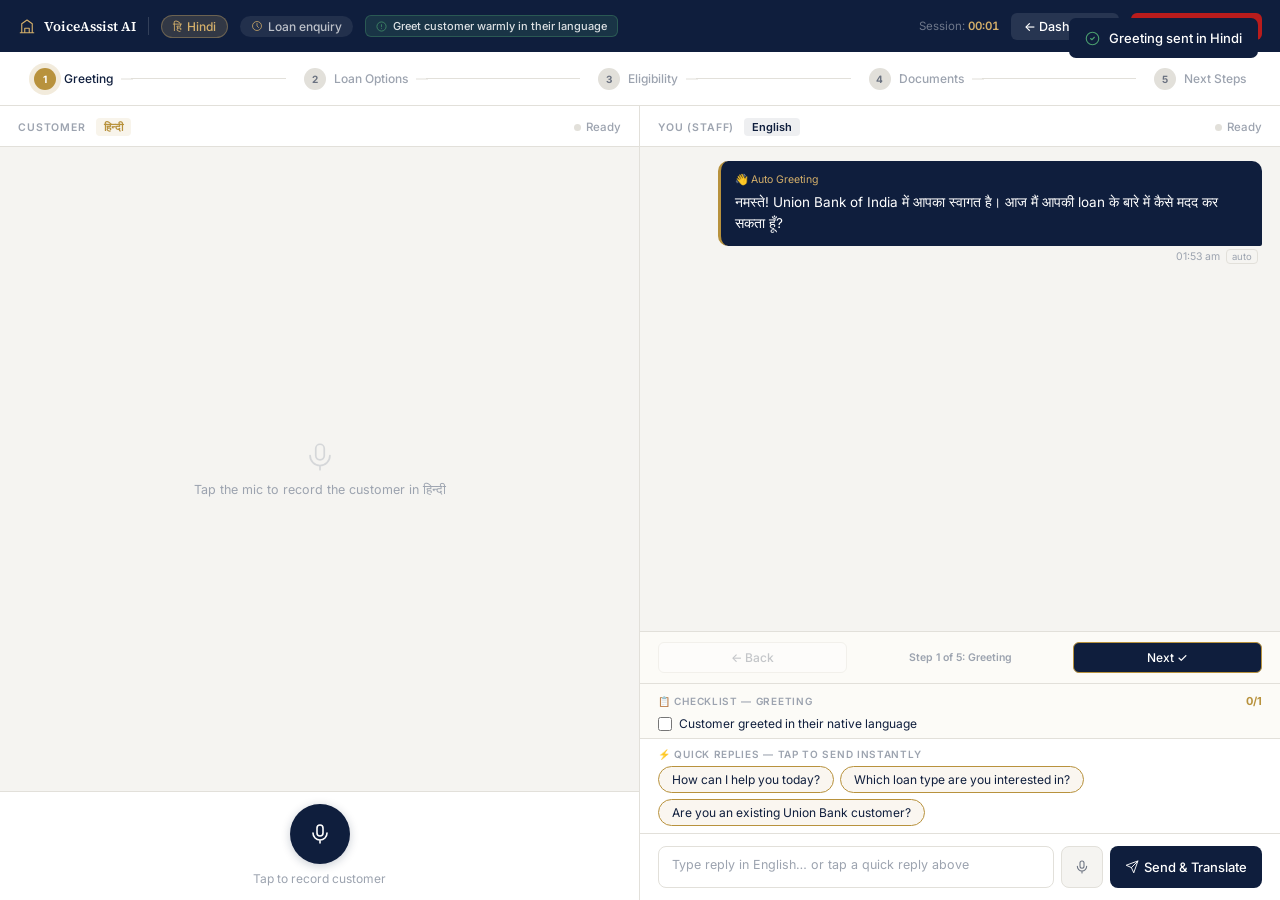
==== commit ae865b8a: "Update Groq model to permisiion" ====
(no text change in the page or its own stylesheets)
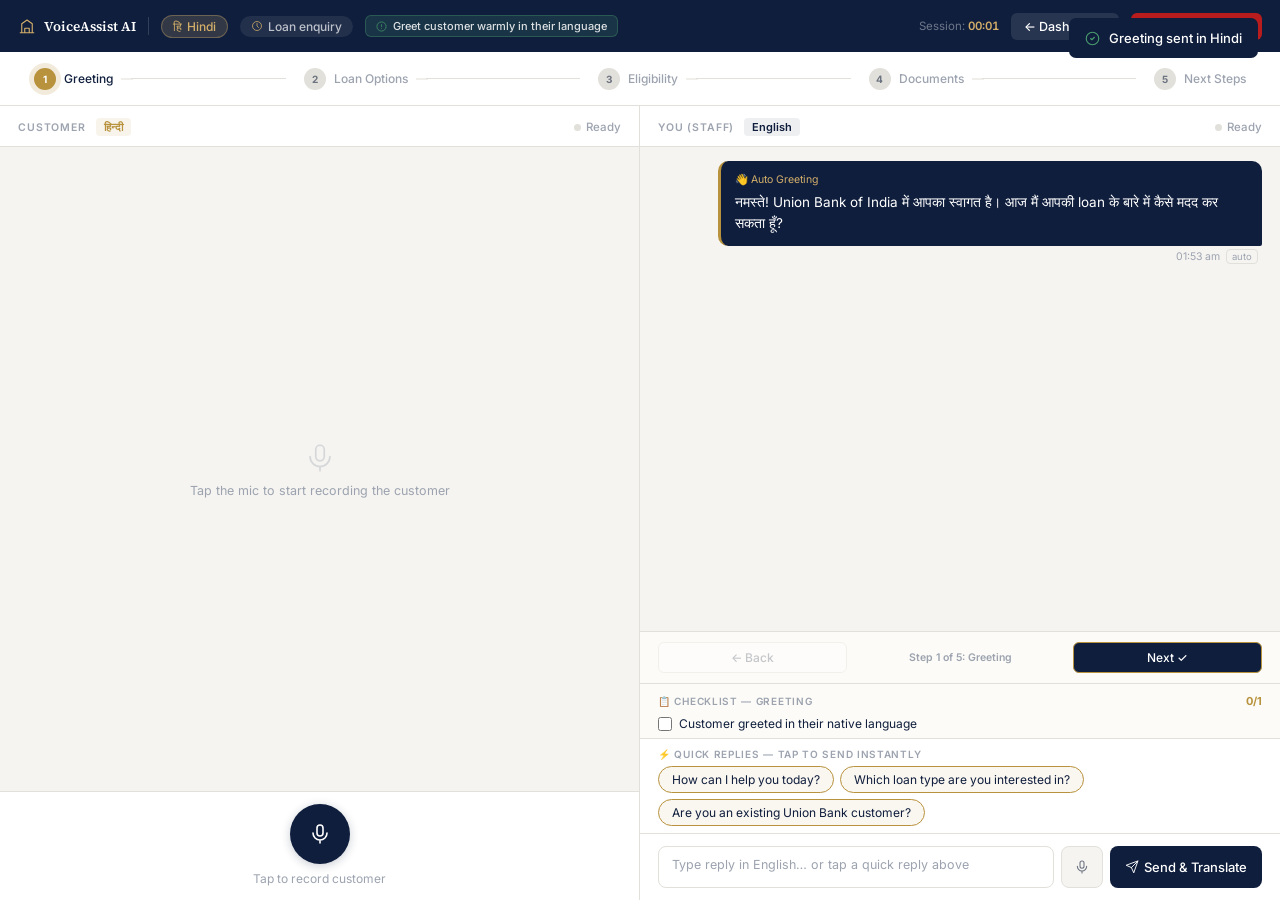
==== commit c3c40fbe: "Update Groq model to permisiion" ====
--- a/Frontend/pages/conversation-desk.html
+++ b/Frontend/pages/conversation-desk.html
@@ -1,4 +1,3 @@
-
 <!DOCTYPE html>
 <html lang="en">
 <head>
@@ -114,6 +113,7 @@
 .customer-mic.recording{background:var(--error);box-shadow:0 0 0 8px rgba(185,28,28,0.15);animation:micPulse 1.2s ease-in-out infinite}
 @keyframes micPulse{0%,100%{box-shadow:0 0 0 6px rgba(185,28,28,0.14)}50%{box-shadow:0 0 0 14px rgba(185,28,28,0.05)}}
 .customer-mic svg{width:24px;height:24px}
+.customer-mic:disabled{opacity:0.4;cursor:not-allowed}
 .mic-hint{font-size:12px;color:var(--slate-light)}
 .mic-hint.recording{color:var(--error);font-weight:500}
 .processing-bar{display:none;align-items:center;gap:8px;padding:7px 18px;background:rgba(184,146,61,0.07);border-bottom:1px solid rgba(184,146,61,0.15);font-size:12px;color:var(--gold);font-weight:500}
@@ -152,9 +152,11 @@
 .staff-textarea{flex:1;border:1px solid var(--border);border-radius:8px;padding:9px 13px;font-size:13.5px;font-family:inherit;color:var(--navy);resize:none;outline:none;line-height:1.5;min-height:42px;max-height:110px;transition:border-color 150ms ease}
 .staff-textarea:focus{border-color:var(--gold)}
 .staff-textarea::placeholder{color:var(--slate-light);font-size:12.5px}
+.staff-textarea:disabled{opacity:0.5;cursor:not-allowed}
 .staff-mic-btn{width:42px;height:42px;border-radius:8px;border:1px solid var(--border);background:var(--bg);cursor:pointer;display:flex;align-items:center;justify-content:center;color:var(--slate);transition:all 150ms ease;flex-shrink:0}
 .staff-mic-btn:hover{border-color:var(--navy);color:var(--navy)}
 .staff-mic-btn.recording{background:var(--error);border-color:var(--error);color:var(--white)}
+.staff-mic-btn:disabled{opacity:0.4;cursor:not-allowed}
 .staff-mic-btn svg{width:16px;height:16px}
 .staff-send{height:42px;padding:0 15px;background:var(--navy);color:var(--white);border:none;border-radius:8px;font-size:13px;font-weight:500;cursor:pointer;font-family:inherit;display:flex;align-items:center;gap:6px;transition:background 150ms ease,opacity 150ms ease;white-space:nowrap;flex-shrink:0}
 .staff-send:hover{background:var(--navy-light)}
@@ -260,7 +262,7 @@
     <div class="transcript" id="custTranscript">
       <div class="empty-state" id="custEmpty">
         <svg viewBox="0 0 24 24" fill="none" stroke="currentColor" stroke-width="1.2"><rect x="9" y="3" width="6" height="11" rx="3"/><path d="M5 11a7 7 0 0014 0M12 18v3" stroke-linecap="round"/></svg>
-        <p id="custEmptyTxt">Tap the mic to record the customer</p>
+        <p id="custEmptyTxt">Tap the mic to start recording the customer</p>
       </div>
     </div>
     <div class="pane-controls">
@@ -290,7 +292,7 @@
     <div class="transcript" id="staffTranscript">
       <div class="empty-state" id="staffEmpty">
         <svg viewBox="0 0 24 24" fill="none" stroke="currentColor" stroke-width="1.2"><path d="M9 17H5a2 2 0 01-2-2V5a2 2 0 012-2h14a2 2 0 012 2v10a2 2 0 01-2 2h-4l-4 4-4-4z" stroke-linecap="round" stroke-linejoin="round"/></svg>
-        <p>Waiting for conversation to begin…</p>
+        <p>Conversation will appear here…</p>
       </div>
     </div>
     <div class="pane-controls" id="staffControls">
@@ -579,11 +581,6 @@
 
 // ═══════════════════════════════════════════════════════════
 // CLIENT-SIDE LEAD EXTRACTION FALLBACK
-// Runs locally against the conversation log whenever the backend
-// /extract-lead call fails, times out, or returns blank fields.
-// This guarantees the form fills from anything obviously said in
-// the conversation (e.g. "My name is X", "My date of birth is X")
-// even if the backend's extraction model misses it.
 // ═══════════════════════════════════════════════════════════
 const FIELD_PATTERNS = {
   customer_name: [
@@ -645,7 +642,6 @@
 };
 
 function buildConversationText() {
-  // Prefer English: translation field for customer turns, raw text for staff turns
   return log.map(t => {
     if (t.role === "customer") return t.translation || t.text || "";
     return t.text || t.translation || "";
@@ -693,7 +689,7 @@
   initUI();
   startTimer();
   bindEvents();
-  setTimeout(autoGreet, 400);
+  autoGreet();
 });
 
 function cleanModelText(raw) {
@@ -727,7 +723,6 @@
   document.getElementById("custLangTag").textContent = meta.tag;
   document.getElementById("intentText").textContent = PROCESS;
   document.getElementById("regLabel").textContent = `${LANG} Summary`;
-  document.getElementById("custEmptyTxt").textContent = `Tap the mic to record the customer in ${meta.tag}`;
   buildProgressBar();
   updateStepUI();
 }
@@ -1037,12 +1032,7 @@
 }
 
 // ═══════════════════════════════════════════════════════════
-// LEAD AUTO-FILL — shown inside this page's own summary modal
-// Now: backend extraction + client-side fallback merge.
-// Any field the backend leaves blank gets filled locally from
-// the conversation log via regex (see clientSideExtractLead above).
-// Auto-filled fields get a green "auto" highlight so staff can
-// see at a glance what came from the conversation vs needs typing.
+// LEAD AUTO-FILL
 // ═══════════════════════════════════════════════════════════
 let lastLeadSources = {}; // key -> "backend" | "fallback" | "manual"
 
@@ -1073,8 +1063,6 @@
     console.warn("[fetchLeadForm] backend extraction failed, using local fallback:", e);
   }
 
-  // Always compute the local fallback so we can fill any gaps,
-  // even when the backend call "succeeds" but returns blanks.
   const fallbackLead = clientSideExtractLead(fields);
 
   const merged = {};
@@ -1198,19 +1186,11 @@
 }
 
 // ═══════════════════════════════════════════════════════════
-// ✅ SAVE TO RECORDS — FIXED
-// Previously this saved to localStorage and redirected to dashboard.html,
-// which is NOT what you wanted. It now matches conversation-desk.js:
-// it hands the conversation off to lead-form.html via sessionStorage
-// (same keys lead-form.html reads), then redirects there. lead-form.html
-// auto-extracts and auto-fills the form on its own — staff just reviews
-// and clicks "Send to Bank" on that page.
+// SAVE TO RECORDS → hands off to lead-form.html via sessionStorage
 // ═══════════════════════════════════════════════════════════
 function saveRecords() {
   const duration = document.getElementById("timerDisplay")?.textContent || "";
 
-  // Keep a local copy too (optional, doesn't hurt — dashboard can still
-  // read from this if you build a records list later).
   try {
     const sessionRecord = {
       id: "session_" + Date.now(),
@@ -1229,7 +1209,6 @@
     localStorage.setItem("va_sessions", JSON.stringify(sessions));
   } catch (e) { console.warn("[saveRecords] local history save failed:", e); }
 
-  // Hand off to lead-form.html — SAME keys lead-form.html reads on load.
   sessionStorage.setItem("va_lead_conversation", JSON.stringify(log));
   sessionStorage.setItem("va_lead_process", PROCESS);
   sessionStorage.setItem("va_lead_language", LANG);
